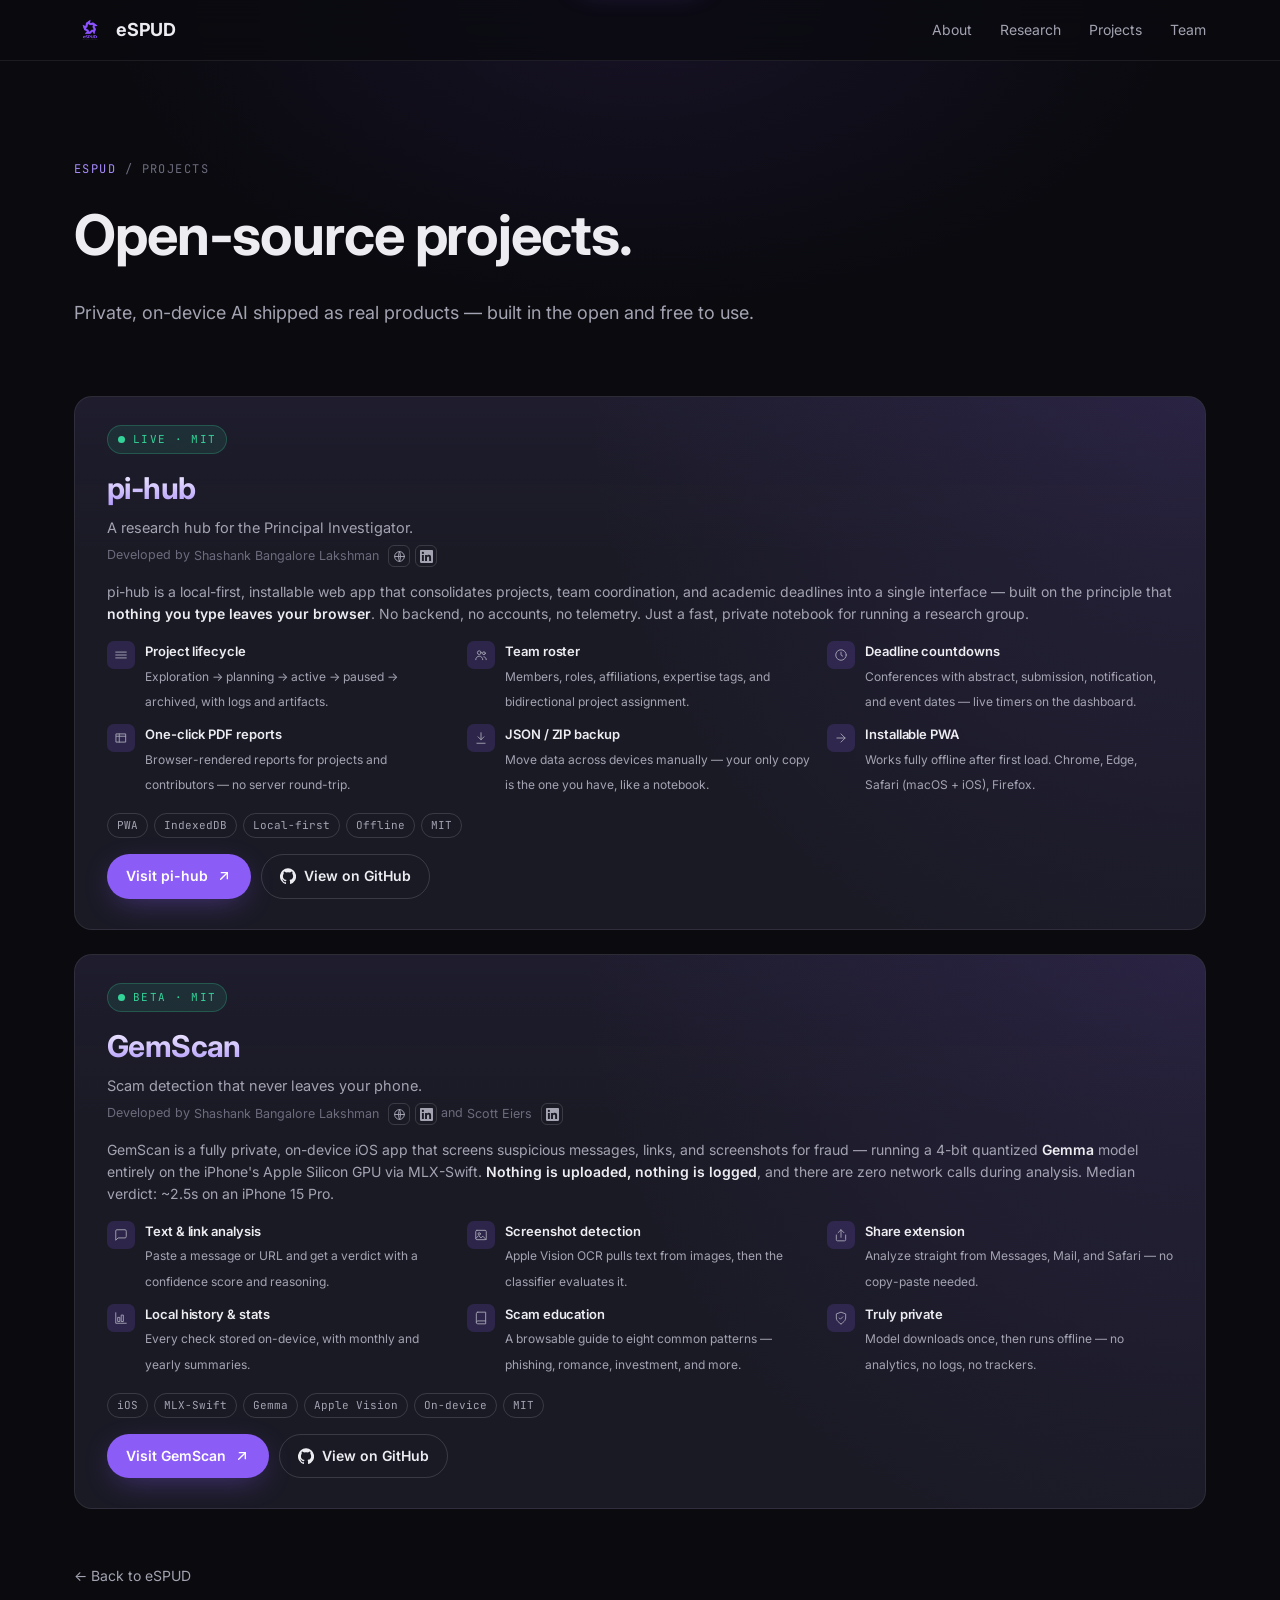
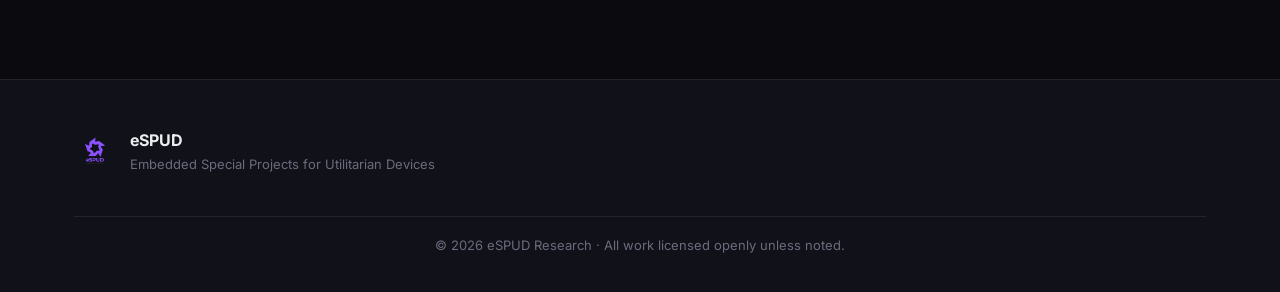
==== projects.html @ aa7736bb "Fix mobile menu on subpages The hamburger toggle, navLinks id, and toggle JS lived only on the landi" ====
<!DOCTYPE html>
<html lang="en">
<head>
  <meta charset="UTF-8" />
  <meta name="viewport" content="width=device-width, initial-scale=1.0" />
  <title>Projects — eSPUD</title>
  <meta name="description" content="Open-source projects from eSPUD — private, on-device AI for everyday utilitarian devices." />

  <link rel="icon" type="image/png" href="assets/logo.png" />
  <link rel="preconnect" href="https://fonts.googleapis.com" />
  <link rel="preconnect" href="https://fonts.gstatic.com" crossorigin />
  <link href="https://fonts.googleapis.com/css2?family=Inter:wght@300;400;500;600;700;800&family=JetBrains+Mono:wght@400;500;600&display=swap" rel="stylesheet" />
  <link rel="stylesheet" href="css/style.css" />

  <style>
    .projects-hero {
      padding: 160px 0 20px;
      background:
        radial-gradient(ellipse at top, rgba(139,92,246,0.10), transparent 60%),
        var(--bg);
    }
    .projects-hero .crumbs {
      font-family: var(--font-mono);
      font-size: 12px;
      letter-spacing: 0.12em;
      text-transform: uppercase;
      color: var(--text-mute);
      margin-bottom: 12px;
    }
    .projects-hero .crumbs a { color: var(--accent-2); }
    .projects-hero h1 {
      font-size: clamp(36px, 5vw, 56px);
      margin: 0 0 14px;
      letter-spacing: -0.02em;
    }
    .projects-hero .lede {
      color: var(--text-dim);
      max-width: 700px;
      font-size: 18px;
    }
    .projects-page { padding: 30px 0 90px; background: var(--bg); }
    /* Offset deep-link jumps so the card clears the fixed nav */
    .featured-card { scroll-margin-top: 96px; }
    .featured-card:target { border-color: var(--accent); box-shadow: 0 0 0 1px var(--accent-dim); }
    .back-link {
      display: inline-flex;
      align-items: center;
      gap: 6px;
      font-size: 14px;
      color: var(--text-dim);
      margin-top: 56px;
    }
    .back-link:hover { color: var(--accent-2); }
  </style>
</head>
<body>

  <header class="nav is-scrolled" id="nav">
    <div class="nav-inner">
      <a class="nav-brand" href="https://espud.org">
        <img src="assets/logo.png" alt="eSPUD" class="nav-logo" />
        <span class="nav-wordmark">eSPUD</span>
      </a>
      <nav class="nav-links" id="navLinks">
        <a href="https://espud.org#about">About</a>
        <a href="research.html">Research</a>
        <a href="projects.html" aria-current="page">Projects</a>
        <a href="team.html">Team</a>
      </nav>

      <button class="nav-toggle" id="navToggle" aria-label="Open menu" aria-expanded="false">
        <span></span><span></span><span></span>
      </button>
    </div>
  </header>

  <section class="projects-hero">
    <div class="container">
      <div class="crumbs"><a href="https://espud.org">eSPUD</a> / Projects</div>
      <h1>Open-source projects.</h1>
      <p class="lede">Private, on-device AI shipped as real products — built in the open and free to use.</p>
    </div>
  </section>

  <section class="projects-page">
    <div class="container">
      <article class="featured-card" id="pi-hub">
        <div class="featured-main">
          <div class="featured-head">
            <div class="featured-status">
              <span class="status-dot"></span> Live · MIT
            </div>
            <h3 class="featured-name">pi-hub</h3>
            <p class="featured-tagline">A research hub for the Principal Investigator.</p>
            <p class="featured-by">
              Developed by
              <span class="dev">Shashank Bangalore Lakshman
                <span class="icon-links">
                  <a class="icon-link" href="https://shashankbl.github.io" target="_blank" rel="noopener" aria-label="Shashank's website" title="Website">
                    <svg width="13" height="13" viewBox="0 0 24 24" fill="none" stroke="currentColor" stroke-width="1.8" stroke-linecap="round" stroke-linejoin="round"><circle cx="12" cy="12" r="9"/><path d="M3 12h18"/><path d="M12 3c2.5 2.7 2.5 15.3 0 18"/><path d="M12 3c-2.5 2.7-2.5 15.3 0 18"/></svg>
                  </a>
                  <a class="icon-link" href="https://www.linkedin.com/in/shashankbl/" target="_blank" rel="noopener" aria-label="Shashank on LinkedIn" title="LinkedIn">
                    <svg width="13" height="13" viewBox="0 0 24 24" fill="currentColor" aria-hidden="true"><path d="M20.45 20.45h-3.56v-5.57c0-1.33-.03-3.04-1.85-3.04-1.85 0-2.14 1.45-2.14 2.94v5.67H9.35V9h3.41v1.56h.05c.48-.9 1.64-1.85 3.37-1.85 3.6 0 4.27 2.37 4.27 5.45v6.29zM5.34 7.43a2.07 2.07 0 1 1 0-4.14 2.07 2.07 0 0 1 0 4.14zM7.12 20.45H3.56V9h3.56v11.45zM22.22 0H1.77C.8 0 0 .78 0 1.74v20.52C0 23.22.8 24 1.77 24h20.45c.98 0 1.78-.78 1.78-1.74V1.74C24 .78 23.2 0 22.22 0z"/></svg>
                  </a>
                </span>
              </span>
            </p>
          </div>

          <p class="featured-desc">
            pi-hub is a local-first, installable web app that consolidates projects,
            team coordination, and academic deadlines into a single interface — built
            on the principle that <strong>nothing you type leaves your browser</strong>.
            No backend, no accounts, no telemetry. Just a fast, private notebook for
            running a research group.
          </p>

          <ul class="featured-features">
            <li>
              <span class="feat-icon">
                <svg viewBox="0 0 24 24" fill="none" stroke="currentColor" stroke-width="1.6" stroke-linecap="round" stroke-linejoin="round"><path d="M3 7h18M3 12h18M3 17h18"/></svg>
              </span>
              <div>
                <strong>Project lifecycle</strong>
                <span>Exploration → planning → active → paused → archived, with logs and artifacts.</span>
              </div>
            </li>
            <li>
              <span class="feat-icon">
                <svg viewBox="0 0 24 24" fill="none" stroke="currentColor" stroke-width="1.6" stroke-linecap="round" stroke-linejoin="round"><circle cx="9" cy="8" r="3.2"/><path d="M3 20c0-3.3 2.7-6 6-6s6 2.7 6 6"/><circle cx="17" cy="9" r="2.4"/><path d="M21 20c0-2.6-1.8-4.7-4-5"/></svg>
              </span>
              <div>
                <strong>Team roster</strong>
                <span>Members, roles, affiliations, expertise tags, and bidirectional project assignment.</span>
              </div>
            </li>
            <li>
              <span class="feat-icon">
                <svg viewBox="0 0 24 24" fill="none" stroke="currentColor" stroke-width="1.6" stroke-linecap="round" stroke-linejoin="round"><circle cx="12" cy="12" r="9"/><path d="M12 7v5l3 2"/></svg>
              </span>
              <div>
                <strong>Deadline countdowns</strong>
                <span>Conferences with abstract, submission, notification, and event dates — live timers on the dashboard.</span>
              </div>
            </li>
            <li>
              <span class="feat-icon">
                <svg viewBox="0 0 24 24" fill="none" stroke="currentColor" stroke-width="1.6" stroke-linecap="round" stroke-linejoin="round"><path d="M4 5h16v14H4z"/><path d="M4 9h16"/><path d="M9 5v14"/></svg>
              </span>
              <div>
                <strong>One-click PDF reports</strong>
                <span>Browser-rendered reports for projects and contributors — no server round-trip.</span>
              </div>
            </li>
            <li>
              <span class="feat-icon">
                <svg viewBox="0 0 24 24" fill="none" stroke="currentColor" stroke-width="1.6" stroke-linecap="round" stroke-linejoin="round"><path d="M12 3v12"/><path d="M7 10l5 5 5-5"/><path d="M5 21h14"/></svg>
              </span>
              <div>
                <strong>JSON / ZIP backup</strong>
                <span>Move data across devices manually — your only copy is the one you have, like a notebook.</span>
              </div>
            </li>
            <li>
              <span class="feat-icon">
                <svg viewBox="0 0 24 24" fill="none" stroke="currentColor" stroke-width="1.6" stroke-linecap="round" stroke-linejoin="round"><path d="M5 12h14"/><path d="M12 5l7 7-7 7"/></svg>
              </span>
              <div>
                <strong>Installable PWA</strong>
                <span>Works fully offline after first load. Chrome, Edge, Safari (macOS + iOS), Firefox.</span>
              </div>
            </li>
          </ul>

          <div class="featured-stack">
            <span>PWA</span>
            <span>IndexedDB</span>
            <span>Local-first</span>
            <span>Offline</span>
            <span>MIT</span>
          </div>

          <div class="featured-cta">
            <a class="btn btn-primary" href="https://pi-hub-eight.vercel.app/" target="_blank" rel="noopener">
              Visit pi-hub
              <svg viewBox="0 0 24 24" fill="none" stroke="currentColor" stroke-width="2" stroke-linecap="round" stroke-linejoin="round" width="16" height="16"><path d="M7 17L17 7"/><path d="M8 7h9v9"/></svg>
            </a>
            <a class="btn btn-ghost" href="https://github.com/eSPUD/PI-hub" target="_blank" rel="noopener">
              <svg viewBox="0 0 24 24" fill="currentColor" width="16" height="16"><path d="M12 .5a12 12 0 0 0-3.79 23.4c.6.11.82-.26.82-.58v-2.02c-3.34.73-4.04-1.61-4.04-1.61-.55-1.4-1.34-1.77-1.34-1.77-1.1-.75.08-.73.08-.73 1.21.09 1.85 1.25 1.85 1.25 1.08 1.84 2.83 1.31 3.52 1 .11-.78.42-1.31.77-1.61-2.67-.31-5.47-1.34-5.47-5.94 0-1.31.47-2.38 1.24-3.22-.13-.31-.54-1.54.11-3.21 0 0 1.01-.32 3.3 1.23a11.5 11.5 0 0 1 6 0c2.29-1.55 3.3-1.23 3.3-1.23.66 1.67.25 2.9.12 3.21.77.84 1.24 1.91 1.24 3.22 0 4.61-2.8 5.62-5.48 5.93.43.37.81 1.1.81 2.22v3.29c0 .32.22.7.83.58A12 12 0 0 0 12 .5z"/></svg>
              View on GitHub
            </a>
          </div>
        </div>

      </article>

      <article class="featured-card" id="gemscan">
        <div class="featured-main">
          <div class="featured-head">
            <div class="featured-status">
              <span class="status-dot"></span> Beta · MIT
            </div>
            <h3 class="featured-name">GemScan</h3>
            <p class="featured-tagline">Scam detection that never leaves your phone.</p>
            <p class="featured-by">
              Developed by
              <span class="dev">Shashank Bangalore Lakshman
                <span class="icon-links">
                  <a class="icon-link" href="https://shashankbl.github.io" target="_blank" rel="noopener" aria-label="Shashank's website" title="Website">
                    <svg width="13" height="13" viewBox="0 0 24 24" fill="none" stroke="currentColor" stroke-width="1.8" stroke-linecap="round" stroke-linejoin="round"><circle cx="12" cy="12" r="9"/><path d="M3 12h18"/><path d="M12 3c2.5 2.7 2.5 15.3 0 18"/><path d="M12 3c-2.5 2.7-2.5 15.3 0 18"/></svg>
                  </a>
                  <a class="icon-link" href="https://www.linkedin.com/in/shashankbl/" target="_blank" rel="noopener" aria-label="Shashank on LinkedIn" title="LinkedIn">
                    <svg width="13" height="13" viewBox="0 0 24 24" fill="currentColor" aria-hidden="true"><path d="M20.45 20.45h-3.56v-5.57c0-1.33-.03-3.04-1.85-3.04-1.85 0-2.14 1.45-2.14 2.94v5.67H9.35V9h3.41v1.56h.05c.48-.9 1.64-1.85 3.37-1.85 3.6 0 4.27 2.37 4.27 5.45v6.29zM5.34 7.43a2.07 2.07 0 1 1 0-4.14 2.07 2.07 0 0 1 0 4.14zM7.12 20.45H3.56V9h3.56v11.45zM22.22 0H1.77C.8 0 0 .78 0 1.74v20.52C0 23.22.8 24 1.77 24h20.45c.98 0 1.78-.78 1.78-1.74V1.74C24 .78 23.2 0 22.22 0z"/></svg>
                  </a>
                </span>
              </span>
              and
              <span class="dev">Scott Eiers
                <span class="icon-links">
                  <a class="icon-link" href="https://www.linkedin.com/in/scott-eiers-a3403a244/" target="_blank" rel="noopener" aria-label="Scott on LinkedIn" title="LinkedIn">
                    <svg width="13" height="13" viewBox="0 0 24 24" fill="currentColor" aria-hidden="true"><path d="M20.45 20.45h-3.56v-5.57c0-1.33-.03-3.04-1.85-3.04-1.85 0-2.14 1.45-2.14 2.94v5.67H9.35V9h3.41v1.56h.05c.48-.9 1.64-1.85 3.37-1.85 3.6 0 4.27 2.37 4.27 5.45v6.29zM5.34 7.43a2.07 2.07 0 1 1 0-4.14 2.07 2.07 0 0 1 0 4.14zM7.12 20.45H3.56V9h3.56v11.45zM22.22 0H1.77C.8 0 0 .78 0 1.74v20.52C0 23.22.8 24 1.77 24h20.45c.98 0 1.78-.78 1.78-1.74V1.74C24 .78 23.2 0 22.22 0z"/></svg>
                  </a>
                </span>
              </span>
            </p>
          </div>

          <p class="featured-desc">
            GemScan is a fully private, on-device iOS app that screens suspicious
            messages, links, and screenshots for fraud — running a 4-bit quantized
            <strong>Gemma</strong> model entirely on the iPhone's Apple Silicon GPU via
            MLX-Swift. <strong>Nothing is uploaded, nothing is logged</strong>, and there
            are zero network calls during analysis. Median verdict: ~2.5s on an iPhone 15 Pro.
          </p>

          <ul class="featured-features">
            <li>
              <span class="feat-icon">
                <svg viewBox="0 0 24 24" fill="none" stroke="currentColor" stroke-width="1.6" stroke-linecap="round" stroke-linejoin="round"><path d="M21 15a2 2 0 0 1-2 2H7l-4 4V5a2 2 0 0 1 2-2h14a2 2 0 0 1 2 2z"/></svg>
              </span>
              <div>
                <strong>Text &amp; link analysis</strong>
                <span>Paste a message or URL and get a verdict with a confidence score and reasoning.</span>
              </div>
            </li>
            <li>
              <span class="feat-icon">
                <svg viewBox="0 0 24 24" fill="none" stroke="currentColor" stroke-width="1.6" stroke-linecap="round" stroke-linejoin="round"><rect x="3" y="4" width="18" height="16" rx="2"/><circle cx="9" cy="10" r="2"/><path d="M3 18l5-5 4 4 3-3 6 6"/></svg>
              </span>
              <div>
                <strong>Screenshot detection</strong>
                <span>Apple Vision OCR pulls text from images, then the classifier evaluates it.</span>
              </div>
            </li>
            <li>
              <span class="feat-icon">
                <svg viewBox="0 0 24 24" fill="none" stroke="currentColor" stroke-width="1.6" stroke-linecap="round" stroke-linejoin="round"><path d="M4 12v8a2 2 0 0 0 2 2h12a2 2 0 0 0 2-2v-8"/><path d="M12 3v13"/><path d="M7 8l5-5 5 5"/></svg>
              </span>
              <div>
                <strong>Share extension</strong>
                <span>Analyze straight from Messages, Mail, and Safari — no copy-paste needed.</span>
              </div>
            </li>
            <li>
              <span class="feat-icon">
                <svg viewBox="0 0 24 24" fill="none" stroke="currentColor" stroke-width="1.6" stroke-linecap="round" stroke-linejoin="round"><path d="M3 3v18h18"/><rect x="7" y="11" width="3" height="7"/><rect x="13" y="7" width="3" height="11"/></svg>
              </span>
              <div>
                <strong>Local history &amp; stats</strong>
                <span>Every check stored on-device, with monthly and yearly summaries.</span>
              </div>
            </li>
            <li>
              <span class="feat-icon">
                <svg viewBox="0 0 24 24" fill="none" stroke="currentColor" stroke-width="1.6" stroke-linecap="round" stroke-linejoin="round"><path d="M4 19.5A2.5 2.5 0 0 1 6.5 17H20"/><path d="M6.5 2H20v20H6.5A2.5 2.5 0 0 1 4 19.5v-15A2.5 2.5 0 0 1 6.5 2z"/></svg>
              </span>
              <div>
                <strong>Scam education</strong>
                <span>A browsable guide to eight common patterns — phishing, romance, investment, and more.</span>
              </div>
            </li>
            <li>
              <span class="feat-icon">
                <svg viewBox="0 0 24 24" fill="none" stroke="currentColor" stroke-width="1.6" stroke-linecap="round" stroke-linejoin="round"><path d="M12 22s8-4 8-10V5l-8-3-8 3v7c0 6 8 10 8 10z"/><path d="M9 12l2 2 4-4"/></svg>
              </span>
              <div>
                <strong>Truly private</strong>
                <span>Model downloads once, then runs offline — no analytics, no logs, no trackers.</span>
              </div>
            </li>
          </ul>

          <div class="featured-stack">
            <span>iOS</span>
            <span>MLX-Swift</span>
            <span>Gemma</span>
            <span>Apple Vision</span>
            <span>On-device</span>
            <span>MIT</span>
          </div>

          <div class="featured-cta">
            <a class="btn btn-primary" href="https://gemscan.github.io/GemScan/" target="_blank" rel="noopener">
              Visit GemScan
              <svg viewBox="0 0 24 24" fill="none" stroke="currentColor" stroke-width="2" stroke-linecap="round" stroke-linejoin="round" width="16" height="16"><path d="M7 17L17 7"/><path d="M8 7h9v9"/></svg>
            </a>
            <a class="btn btn-ghost" href="https://github.com/GemScan/GemScan" target="_blank" rel="noopener">
              <svg viewBox="0 0 24 24" fill="currentColor" width="16" height="16"><path d="M12 .5a12 12 0 0 0-3.79 23.4c.6.11.82-.26.82-.58v-2.02c-3.34.73-4.04-1.61-4.04-1.61-.55-1.4-1.34-1.77-1.34-1.77-1.1-.75.08-.73.08-.73 1.21.09 1.85 1.25 1.85 1.25 1.08 1.84 2.83 1.31 3.52 1 .11-.78.42-1.31.77-1.61-2.67-.31-5.47-1.34-5.47-5.94 0-1.31.47-2.38 1.24-3.22-.13-.31-.54-1.54.11-3.21 0 0 1.01-.32 3.3 1.23a11.5 11.5 0 0 1 6 0c2.29-1.55 3.3-1.23 3.3-1.23.66 1.67.25 2.9.12 3.21.77.84 1.24 1.91 1.24 3.22 0 4.61-2.8 5.62-5.48 5.93.43.37.81 1.1.81 2.22v3.29c0 .32.22.7.83.58A12 12 0 0 0 12 .5z"/></svg>
              View on GitHub
            </a>
          </div>
        </div>

      </article>

      <a class="back-link" href="https://espud.org">← Back to eSPUD</a>
    </div>
  </section>

  <footer class="footer">
    <div class="container footer-inner">
      <a class="footer-brand" href="https://espud.org">
        <img src="assets/logo.png" alt="" class="footer-logo" />
        <div>
          <div class="footer-name">eSPUD</div>
          <div class="footer-sub">Embedded Special Projects for Utilitarian Devices</div>
        </div>
      </a>
      <div class="footer-copy">© <span id="year"></span> eSPUD Research · All work licensed openly unless noted.</div>
    </div>
  </footer>

  <script>
    document.getElementById('year').textContent = new Date().getFullYear();
  </script>
  <script src="js/keyboard.js"></script>
</body>
</html>
---- css/style.css ----
/* =========================================================
   eSPUD — Dark, minimalist research site
   ========================================================= */

:root {
  --bg:        #0a0a0f;
  --bg-2:      #11111a;
  --bg-3:      #16161f;
  --surface:   #1a1a25;
  --surface-2: #1f1f2c;
  --border:    rgba(255,255,255,0.08);
  --border-2:  rgba(255,255,255,0.14);

  --text:      #ececf1;
  --text-dim:  #a3a3b2;
  --text-mute: #6b6b7d;

  --accent:        #8B5CF6;
  --accent-2:      #a78bfa;
  --accent-dim:    rgba(139,92,246,0.18);
  --accent-glow:   rgba(139,92,246,0.45);

  --status-shipped:  #34d399;
  --status-active:   #fbbf24;
  --status-research: #60a5fa;

  --radius:    12px;
  --radius-lg: 18px;

  --font-sans: 'Inter', system-ui, -apple-system, Segoe UI, Roboto, Helvetica, Arial, sans-serif;
  --font-mono: 'JetBrains Mono', ui-monospace, SFMono-Regular, Menlo, Consolas, monospace;

  --container: 1180px;
}

* { box-sizing: border-box; }

html, body {
  margin: 0; padding: 0;
  background: var(--bg);
  color: var(--text);
  font-family: var(--font-sans);
  font-size: 16px;
  line-height: 1.6;
  -webkit-font-smoothing: antialiased;
  -moz-osx-font-smoothing: grayscale;
  scroll-behavior: smooth;
}

img { max-width: 100%; display: block; }
a { color: inherit; text-decoration: none; }
button { font-family: inherit; cursor: pointer; }

/* =========================================================
   KEYBOARD ACCESSIBILITY
   ========================================================= */
/* Clear, consistent focus ring for keyboard users only. */
:focus-visible {
  outline: 2px solid var(--accent-2);
  outline-offset: 3px;
  border-radius: 4px;
}
*:focus:not(:focus-visible) { outline: none; }
/* The skip target shouldn't show a ring when focused programmatically. */
[tabindex="-1"]:focus { outline: none; }

/* Skip-to-content link: off-screen until focused. */
.skip-link {
  position: fixed;
  top: 10px;
  left: 50%;
  transform: translate(-50%, -160%);
  z-index: 2000;
  background: var(--accent);
  color: #fff;
  font-size: 14px;
  font-weight: 600;
  padding: 10px 18px;
  border-radius: 999px;
  box-shadow: 0 10px 30px -10px var(--accent-glow);
  transition: transform .2s ease;
}
.skip-link:focus-visible {
  transform: translate(-50%, 0);
  outline: 2px solid #fff;
  outline-offset: 2px;
}

/* Keyboard-shortcuts help dialog */
.kbd-backdrop {
  position: fixed;
  inset: 0;
  z-index: 1900;
  display: grid;
  place-items: center;
  padding: 24px;
  background: rgba(5, 5, 10, 0.66);
  backdrop-filter: blur(6px);
  -webkit-backdrop-filter: blur(6px);
}
.kbd-backdrop[hidden] { display: none; }
body.kbd-modal-open { overflow: hidden; }
.kbd-modal {
  width: 100%;
  max-width: 440px;
  background: var(--surface);
  border: 1px solid var(--border-2);
  border-radius: var(--radius-lg);
  box-shadow: 0 40px 80px -30px rgba(0, 0, 0, 0.8);
  padding: 22px 24px 20px;
  animation: kbdPop .18s ease-out;
}
@keyframes kbdPop {
  from { opacity: 0; transform: translateY(8px) scale(.98); }
  to   { opacity: 1; transform: none; }
}
.kbd-modal-head {
  display: flex;
  align-items: center;
  justify-content: space-between;
  margin-bottom: 14px;
}
.kbd-modal-head h2 {
  margin: 0;
  font-size: 17px;
  letter-spacing: -0.01em;
}
.kbd-close {
  background: transparent;
  border: 0;
  color: var(--text-dim);
  font-size: 24px;
  line-height: 1;
  padding: 2px 6px;
  border-radius: 6px;
}
.kbd-close:hover { color: var(--text); }
.kbd-list { display: flex; flex-direction: column; gap: 2px; }
.kbd-row {
  display: flex;
  align-items: center;
  gap: 14px;
  padding: 7px 4px;
  border-bottom: 1px solid var(--border);
}
.kbd-row:last-child { border-bottom: 0; }
.kbd-keys {
  flex: 0 0 116px;
  display: flex;
  align-items: center;
  gap: 4px;
}
.kbd-desc { font-size: 13.5px; color: var(--text-dim); }
.kbd-plus { color: var(--text-mute); font-size: 11px; }
kbd {
  font-family: var(--font-mono);
  font-size: 12px;
  color: var(--text);
  background: var(--bg-3);
  border: 1px solid var(--border-2);
  border-bottom-width: 2px;
  border-radius: 6px;
  padding: 2px 7px;
  min-width: 22px;
  text-align: center;
  display: inline-block;
}
.kbd-hint {
  margin: 14px 0 0;
  font-size: 12px;
  color: var(--text-mute);
}

.container {
  max-width: var(--container);
  margin: 0 auto;
  padding: 0 24px;
}

.section {
  padding: 120px 0;
  position: relative;
}

.section-eyebrow {
  display: inline-block;
  font-family: var(--font-mono);
  font-size: 12px;
  letter-spacing: 0.18em;
  text-transform: uppercase;
  color: var(--accent-2);
  padding: 6px 10px;
  border: 1px solid var(--accent-dim);
  border-radius: 999px;
  background: rgba(139,92,246,0.06);
  margin-bottom: 18px;
}

.section-title {
  font-size: clamp(26px, 3.4vw, 38px);
  font-weight: 700;
  line-height: 1.15;
  letter-spacing: -0.02em;
  margin: 0 0 40px;
  max-width: 720px;
}

/* =========================================================
   NAV
   ========================================================= */
.nav {
  position: fixed;
  top: 0; left: 0; right: 0;
  z-index: 50;
  padding: 14px 0;
  transition: background .25s ease, border-color .25s ease, backdrop-filter .25s ease;
  border-bottom: 1px solid transparent;
}
.nav.is-scrolled {
  background: rgba(10,10,15,0.75);
  backdrop-filter: blur(14px);
  -webkit-backdrop-filter: blur(14px);
  border-bottom-color: var(--border);
}
.nav-inner {
  max-width: var(--container);
  margin: 0 auto;
  padding: 0 24px;
  display: flex;
  align-items: center;
  justify-content: space-between;
}
.nav-brand { display: flex; align-items: center; gap: 10px; }
.nav-logo  { width: 32px; height: 32px; }
.nav-wordmark {
  font-weight: 700;
  letter-spacing: -0.01em;
  font-size: 18px;
}

.nav-links {
  display: flex;
  align-items: center;
  gap: 28px;
}
.nav-links a {
  font-size: 14px;
  color: var(--text-dim);
  transition: color .15s ease;
}
.nav-links a:hover { color: var(--text); }
.nav-cta {
  border: 1px solid var(--border-2);
  padding: 8px 14px;
  border-radius: 999px;
  color: var(--text) !important;
}
.nav-cta:hover { border-color: var(--accent); color: var(--accent-2) !important; }

.nav-toggle {
  display: none;
  background: transparent;
  border: 0;
  width: 36px; height: 36px;
  padding: 0;
  flex-direction: column;
  justify-content: center;
  align-items: center;
  gap: 5px;
}
.nav-toggle span {
  display: block;
  width: 22px; height: 2px;
  background: var(--text);
  transition: transform .2s ease, opacity .2s ease;
}
.nav-toggle.is-open span:nth-child(1) { transform: translateY(7px) rotate(45deg); }
.nav-toggle.is-open span:nth-child(2) { opacity: 0; }
.nav-toggle.is-open span:nth-child(3) { transform: translateY(-7px) rotate(-45deg); }

/* =========================================================
   HERO
   ========================================================= */
.hero {
  position: relative;
  min-height: 100svh;
  display: flex;
  align-items: center;
  justify-content: center;
  overflow: hidden;
  isolation: isolate;
  background: var(--bg);
  padding: 84px 0 56px;
}

/* Consolidated single-screen landing */
.hero-areas {
  display: flex;
  flex-wrap: wrap;
  justify-content: center;
  gap: 8px;
  max-width: 600px;
  margin: 0 auto 20px;
}
.hero-areas span {
  font-family: var(--font-mono);
  font-size: 11.5px;
  letter-spacing: 0.04em;
  color: var(--text-dim);
  border: 1px solid var(--border-2);
  background: rgba(255,255,255,0.03);
  padding: 5px 12px;
  border-radius: 999px;
}
.hero-meta {
  justify-content: center;
  width: max-content;
  max-width: 92vw;
  margin: 0 auto 4px;
}
.hero-foot {
  position: absolute;
  bottom: 16px;
  left: 0;
  right: 0;
  z-index: 2;
  text-align: center;
  font-size: 11.5px;
  color: var(--text-mute);
}
.vanta-bg {
  position: absolute;
  inset: 0;
  z-index: 0;
}
.hero-overlay {
  position: absolute;
  inset: 0;
  z-index: 1;
  background:
    radial-gradient(ellipse at 50% 70%, rgba(10,10,15,0) 0%, rgba(10,10,15,0.55) 60%, rgba(10,10,15,0.92) 100%),
    linear-gradient(180deg, rgba(10,10,15,0.5) 0%, rgba(10,10,15,0) 30%);
  pointer-events: none;
}

.hero-content {
  position: relative;
  z-index: 2;
  text-align: center;
  padding: 0 24px;
  max-width: 820px;
}
.hero-os-card {
  display: inline-flex;
  flex-direction: column;
  gap: 10px;
  margin: 20px auto 0;
  padding: 14px 18px 16px;
  min-width: 260px;
  max-width: min(560px, 92vw);
  border-radius: 16px;
  background: rgba(20, 18, 32, 0.55);
  border: 1px solid var(--border-2);
  color: var(--text);
  text-align: left;
  backdrop-filter: blur(10px);
  -webkit-backdrop-filter: blur(10px);
}
.hero-os-head {
  display: flex;
  align-items: center;
  gap: 8px;
}
.hero-os-eyebrow {
  font-family: var(--font-mono);
  font-size: 11px;
  text-transform: uppercase;
  letter-spacing: 0.16em;
  color: var(--text-dim);
}
.hero-os-pills {
  display: flex;
  flex-wrap: wrap;
  gap: 8px;
}

/* Glass pill — one per project */
.os-pill {
  display: inline-flex;
  align-items: center;
  gap: 8px;
  padding: 7px 12px 7px 11px;
  border-radius: 999px;
  background: rgba(255, 255, 255, 0.04);
  border: 1px solid rgba(255, 255, 255, 0.12);
  color: var(--text);
  font-size: 13.5px;
  backdrop-filter: blur(14px) saturate(140%);
  -webkit-backdrop-filter: blur(14px) saturate(140%);
  box-shadow:
    inset 0 1px 0 rgba(255, 255, 255, 0.08),
    inset 0 -1px 0 rgba(0, 0, 0, 0.25);
  transition: transform .18s ease, border-color .2s ease, background .2s ease, box-shadow .25s ease, color .2s ease;
  position: relative;
  isolation: isolate;
}
.os-pill::before {
  content: "";
  position: absolute;
  inset: 0;
  border-radius: inherit;
  background: linear-gradient(135deg, rgba(139,92,246,0.18), rgba(139,92,246,0) 60%);
  opacity: 0;
  transition: opacity .25s ease;
  z-index: -1;
  pointer-events: none;
}
.os-pill:hover {
  border-color: rgba(139,92,246,0.55);
  background: rgba(139,92,246,0.10);
  transform: translateY(-1px);
  box-shadow:
    inset 0 1px 0 rgba(255, 255, 255, 0.10),
    inset 0 -1px 0 rgba(0, 0, 0, 0.30),
    0 10px 28px -14px var(--accent-glow);
}
.os-pill:hover::before { opacity: 1; }
.os-pill-dot {
  width: 7px; height: 7px;
  border-radius: 999px;
  background: var(--status-shipped);
  box-shadow: 0 0 0 0 rgba(52,211,153,0.6);
  animation: livePulse 2s ease-out infinite;
  flex: 0 0 auto;
}
.os-pill-name {
  font-weight: 600;
  letter-spacing: -0.005em;
  color: var(--text);
}
.os-pill-by {
  color: var(--text-mute);
  font-size: 12px;
  padding-left: 8px;
  margin-left: 1px;
  border-left: 1px solid rgba(255, 255, 255, 0.14);
  white-space: nowrap;
}
.os-pill:hover .os-pill-by { color: var(--text-dim); }
.os-pill svg {
  color: var(--text-dim);
  transition: transform .15s ease, color .15s ease;
}
.os-pill:hover svg { transform: translateX(2px); color: var(--accent-2); }

.hero-logo {
  width: clamp(110px, 16vh, 190px);
  max-width: 60vw;
  margin: 0 auto 14px;
  filter: drop-shadow(0 0 40px rgba(139,92,246,0.35));
}
.hero-title {
  /* hidden visually — the logo carries the wordmark — but kept for SEO/a11y */
  position: absolute;
  width: 1px; height: 1px;
  margin: -1px; padding: 0;
  overflow: hidden; clip: rect(0,0,0,0);
  white-space: nowrap; border: 0;
}
.hero-tagline {
  font-size: clamp(14px, 1.5vw, 18px);
  color: var(--text-dim);
  margin: 4px auto 18px;
  max-width: 640px;
  line-height: 1.5;
}
.hero-actions { display: flex; justify-content: center; gap: 14px; flex-wrap: wrap; }

.btn {
  display: inline-flex;
  align-items: center;
  justify-content: center;
  gap: 8px;
  padding: 14px 26px;
  border-radius: 999px;
  font-weight: 600;
  font-size: 15px;
  border: 1px solid transparent;
  transition: transform .15s ease, background .2s ease, box-shadow .25s ease, border-color .2s ease;
  cursor: pointer;
}
.btn-primary {
  background: var(--accent);
  color: #fff;
  box-shadow: 0 8px 30px -8px var(--accent-glow);
}
.btn-primary:hover {
  background: var(--accent-2);
  transform: translateY(-1px);
  box-shadow: 0 12px 36px -8px var(--accent-glow);
}

.hero-scroll {
  position: absolute;
  bottom: 28px;
  left: 50%;
  transform: translateX(-50%);
  width: 24px; height: 38px;
  border: 1.5px solid var(--text-mute);
  border-radius: 14px;
  z-index: 2;
}
.hero-scroll span {
  position: absolute;
  top: 8px; left: 50%;
  transform: translateX(-50%);
  width: 3px; height: 6px;
  background: var(--text);
  border-radius: 3px;
  animation: scrollDot 1.6s ease-in-out infinite;
}
@keyframes scrollDot {
  0%   { transform: translate(-50%, 0);  opacity: 1; }
  60%  { transform: translate(-50%, 12px); opacity: 0; }
  100% { transform: translate(-50%, 0);  opacity: 0; }
}

/* =========================================================
   ABOUT
   ========================================================= */
.about {
  background:
    radial-gradient(ellipse at top, rgba(139,92,246,0.07), transparent 60%),
    var(--bg);
  min-height: 100vh;
  padding: 96px 0 72px;
  display: flex;
  align-items: center;
}
.about .container { width: 100%; }
.about .section-title { margin-bottom: 36px; }

.about-grid {
  display: grid;
  grid-template-columns: 1fr 1fr;
  gap: 48px;
  align-items: center;
}
.about-text p {
  color: var(--text-dim);
  font-size: clamp(14.5px, 1.45vw, 16px);
  margin: 0 0 14px;
  line-height: 1.55;
}
.about-text strong { color: var(--text); font-weight: 600; }

.about-meta {
  margin-top: 20px;
  display: grid;
  grid-template-columns: repeat(2, max-content);
  gap: 8px 28px;
}
.meta-item {
  display: flex;
  flex-direction: row;
  align-items: baseline;
  gap: 8px;
}
a.meta-item { transition: color .2s ease; }
a.meta-item:hover .meta-label { color: var(--accent-2); }
a.meta-item .meta-label { transition: color .2s ease; }
.meta-num {
  font-family: var(--font-mono);
  font-size: 17px;
  font-weight: 600;
  color: var(--accent-2);
  letter-spacing: -0.02em;
}
.meta-label {
  font-size: 11.5px;
  text-transform: uppercase;
  letter-spacing: 0.1em;
  color: var(--text-mute);
}

.about-cards {
  display: grid;
  grid-template-columns: 1fr 1fr;
  gap: 14px;
}
.area-card {
  background: var(--surface);
  border: 1px solid var(--border);
  border-radius: var(--radius);
  padding: 20px;
  transition: transform .2s ease, border-color .2s ease, background .2s ease;
  position: relative;
  overflow: hidden;
}
.area-card::before {
  content: "";
  position: absolute;
  inset: 0;
  background: radial-gradient(circle at top right, var(--accent-dim), transparent 60%);
  opacity: 0;
  transition: opacity .25s ease;
  pointer-events: none;
}
.area-card:hover {
  transform: translateY(-3px);
  border-color: var(--border-2);
  background: var(--surface-2);
}
.area-card:hover::before { opacity: 1; }
.area-icon {
  width: 36px; height: 36px;
  border-radius: 10px;
  background: var(--accent-dim);
  color: var(--accent-2);
  display: grid;
  place-items: center;
  margin-bottom: 10px;
}
.area-icon svg { width: 20px; height: 20px; }
.area-card h3 {
  margin: 0 0 4px;
  font-size: 15px;
  font-weight: 600;
  letter-spacing: -0.01em;
}
.area-card p {
  margin: 0;
  font-size: 13.5px;
  color: var(--text-dim);
  line-height: 1.5;
}

/* =========================================================
   FEATURED PROJECT (pi-hub)
   ========================================================= */
.featured {
  background:
    radial-gradient(ellipse at 80% 0%, rgba(139,92,246,0.08), transparent 55%),
    var(--bg);
  min-height: 100vh;
  padding: 96px 0 72px;
}
.featured .container { width: 100%; }
.featured .section-title { margin-bottom: 28px; }
.featured-card + .featured-card { margin-top: 24px; }
.featured-card {
  background:
    linear-gradient(180deg, rgba(139,92,246,0.04), transparent 30%),
    var(--surface);
  border: 1px solid var(--border);
  border-radius: var(--radius-lg);
  overflow: hidden;
  position: relative;
}
.featured-card::before {
  content: "";
  position: absolute;
  inset: 0;
  pointer-events: none;
  background: radial-gradient(circle at 100% 0%, var(--accent-dim), transparent 50%);
  opacity: 0.6;
}
.featured-main {
  padding: 28px 32px 30px;
  position: relative;
}
.featured-status {
  display: inline-flex;
  align-items: center;
  gap: 8px;
  font-family: var(--font-mono);
  font-size: 11px;
  text-transform: uppercase;
  letter-spacing: 0.12em;
  color: var(--status-shipped);
  background: rgba(52,211,153,0.10);
  border: 1px solid rgba(52,211,153,0.25);
  padding: 5px 10px;
  border-radius: 999px;
}
.status-dot {
  width: 7px; height: 7px;
  border-radius: 999px;
  background: var(--status-shipped);
  box-shadow: 0 0 0 0 rgba(52,211,153,0.6);
  animation: livePulse 2s ease-out infinite;
}
@keyframes livePulse {
  0%   { box-shadow: 0 0 0 0 rgba(52,211,153,0.55); }
  70%  { box-shadow: 0 0 0 8px rgba(52,211,153,0); }
  100% { box-shadow: 0 0 0 0 rgba(52,211,153,0); }
}

.featured-name {
  font-size: clamp(24px, 3vw, 30px);
  font-weight: 700;
  letter-spacing: -0.02em;
  margin: 10px 0 4px;
  background: linear-gradient(180deg, #fff, var(--accent-2));
  -webkit-background-clip: text;
          background-clip: text;
  color: transparent;
}
.featured-tagline {
  color: var(--text-dim);
  font-size: 14.5px;
  margin: 0 0 6px;
}
.featured-by {
  font-size: 12.5px;
  color: var(--text-mute);
  margin: 0 0 14px;
}
.featured-by .dev { white-space: nowrap; }

/* Inline social icon links (website / LinkedIn) */
.icon-links {
  display: inline-flex;
  align-items: center;
  gap: 5px;
  margin-left: 5px;
  vertical-align: middle;
}
.icon-link {
  display: inline-flex;
  align-items: center;
  justify-content: center;
  width: 22px; height: 22px;
  border-radius: 6px;
  color: var(--text-dim);
  border: 1px solid var(--border-2);
  transition: color .2s ease, border-color .2s ease, transform .15s ease, background .2s ease;
}
.icon-link:hover {
  color: var(--accent-2);
  border-color: var(--accent);
  background: var(--accent-dim);
  transform: translateY(-1px);
}
.icon-link svg { width: 13px; height: 13px; flex: none; min-width: 0; min-height: 0; display: block; }
.featured-desc {
  color: var(--text-dim);
  font-size: 14px;
  line-height: 1.55;
  margin: 0 0 16px;
}
.featured-desc strong { color: var(--text); font-weight: 600; }

.featured-features {
  list-style: none;
  margin: 0 0 16px;
  padding: 0;
  display: grid;
  grid-template-columns: repeat(3, 1fr);
  gap: 10px 14px;
}
.featured-features li {
  display: flex;
  gap: 10px;
  align-items: flex-start;
}
.feat-icon {
  flex: 0 0 28px;
  width: 28px; height: 28px;
  border-radius: 7px;
  background: var(--accent-dim);
  color: var(--accent-2);
  display: grid;
  place-items: center;
}
.feat-icon svg { width: 14px; height: 14px; }
.featured-features li > div { min-width: 0; }
.featured-features li strong {
  display: block;
  font-size: 13px;
  font-weight: 600;
  letter-spacing: -0.005em;
  margin-bottom: 1px;
}
.featured-features li span {
  font-size: 12px;
  color: var(--text-dim);
  line-height: 1.45;
}

.featured-stack {
  display: flex;
  gap: 6px;
  flex-wrap: wrap;
  margin-bottom: 16px;
}
.featured-stack span {
  font-family: var(--font-mono);
  font-size: 11px;
  color: var(--text-dim);
  border: 1px solid var(--border-2);
  padding: 3px 9px;
  border-radius: 999px;
}

.featured-cta {
  display: flex;
  gap: 10px;
  flex-wrap: wrap;
}
.featured-cta .btn { padding: 10px 18px; font-size: 14px; }
.btn-ghost {
  background: transparent;
  color: var(--text);
  border: 1px solid var(--border-2);
}
.btn-ghost:hover {
  border-color: var(--accent);
  color: var(--accent-2);
  transform: translateY(-1px);
}

/* aside / device mock */
.featured-aside {
  padding: 40px;
  background:
    radial-gradient(ellipse at center, rgba(139,92,246,0.10), transparent 70%),
    linear-gradient(180deg, var(--surface-2), var(--bg-3));
  border-left: 1px solid var(--border);
  display: grid;
  place-items: center;
  position: relative;
}
.device-frame {
  width: 100%;
  max-width: 360px;
  background: var(--bg-2);
  border: 1px solid var(--border-2);
  border-radius: 12px;
  box-shadow:
    0 30px 60px -20px rgba(0,0,0,0.6),
    0 0 0 1px rgba(139,92,246,0.18);
  overflow: hidden;
  transform: rotate(-1.2deg);
  transition: transform .4s ease;
}
.featured-card:hover .device-frame { transform: rotate(0deg) translateY(-3px); }

.device-bar {
  display: flex;
  align-items: center;
  gap: 6px;
  padding: 10px 12px;
  background: var(--bg-3);
  border-bottom: 1px solid var(--border);
}
.device-bar span {
  width: 10px; height: 10px; border-radius: 50%;
  background: #3a3a4a;
}
.device-bar span:nth-child(1) { background: #ff5f57; }
.device-bar span:nth-child(2) { background: #febc2e; }
.device-bar span:nth-child(3) { background: #28c840; }
.device-bar em {
  font-style: normal;
  font-family: var(--font-mono);
  font-size: 11px;
  color: var(--text-mute);
  margin-left: 8px;
  white-space: nowrap;
  overflow: hidden;
  text-overflow: ellipsis;
}

.device-body { padding: 14px; display: flex; flex-direction: column; gap: 10px; }

.mock-row {
  display: flex;
  justify-content: space-between;
  align-items: center;
}
.mock-pill {
  width: 76px; height: 10px;
  background: linear-gradient(90deg, var(--accent), var(--accent-2));
  border-radius: 999px;
}
.mock-count {
  font-family: var(--font-mono);
  font-size: 11px;
  color: var(--text-mute);
}
.mock-deadline {
  background: var(--surface);
  border: 1px solid var(--border);
  border-radius: 8px;
  padding: 10px 12px;
  display: flex;
  justify-content: space-between;
  align-items: center;
  font-size: 12px;
}
.mock-deadline-name { color: var(--text); }
.mock-deadline-time {
  font-family: var(--font-mono);
  color: var(--accent-2);
}
.mock-bars { display: flex; flex-direction: column; gap: 6px; margin-top: 4px; }
.mock-bar {
  display: grid;
  grid-template-columns: 1fr auto;
  gap: 10px;
  align-items: center;
}
.mock-bar > span {
  height: 6px;
  width: 100%;
  background: var(--bg-3);
  border-radius: 999px;
  overflow: hidden;
  position: relative;
  display: block;
}
.mock-bar > span::before {
  content: "";
  position: absolute;
  top: 0; left: 0; bottom: 0;
  width: var(--fill, 50%);
  background: linear-gradient(90deg, var(--accent), var(--accent-2));
  border-radius: 999px;
}
.mock-bar em {
  font-style: normal;
  font-family: var(--font-mono);
  font-size: 11px;
  color: var(--text-mute);
}

@media (max-width: 960px) {
  .featured-card { grid-template-columns: 1fr; }
  .featured-aside {
    border-left: 0;
    border-top: 1px solid var(--border);
    padding: 32px;
  }
  .device-frame { max-width: 420px; }
}
@media (max-width: 1000px) {
  .featured-features { grid-template-columns: 1fr 1fr; }
}
@media (max-width: 900px) {
  .featured {
    min-height: 0;
    padding: 80px 0;
    display: block;
  }
}
@media (max-width: 560px) {
  .featured-main { padding: 22px; }
  .featured-features { grid-template-columns: 1fr; }
}

/* =========================================================
   REVEAL ON SCROLL
   ========================================================= */
.reveal {
  opacity: 0;
  transform: translateY(18px);
  transition: opacity .7s ease, transform .7s ease;
}
.reveal.is-visible {
  opacity: 1;
  transform: none;
}

/* =========================================================
   PROJECTS (currently commented in HTML)
   ========================================================= */
.filter-tabs {
  display: flex;
  gap: 8px;
  flex-wrap: wrap;
  margin-bottom: 28px;
}
.filter-tab {
  background: transparent;
  border: 1px solid var(--border);
  color: var(--text-dim);
  padding: 8px 16px;
  border-radius: 999px;
  font-size: 13px;
  transition: all .15s ease;
}
.filter-tab:hover { color: var(--text); border-color: var(--border-2); }
.filter-tab.is-active {
  background: var(--accent);
  color: #fff;
  border-color: var(--accent);
}
.project-grid {
  display: grid;
  grid-template-columns: repeat(auto-fill, minmax(280px, 1fr));
  gap: 18px;
}
.project-card {
  background: var(--surface);
  border: 1px solid var(--border);
  border-radius: var(--radius);
  padding: 22px;
  transition: transform .2s ease, border-color .2s ease;
  display: block;
  position: relative;
}
.project-card:hover {
  transform: translateY(-3px);
  border-color: var(--accent);
}
.project-card h3 { margin: 8px 0 6px; font-size: 17px; }
.project-card p { margin: 0 0 14px; color: var(--text-dim); font-size: 14px; }
.project-status {
  display: inline-block;
  font-family: var(--font-mono);
  font-size: 11px;
  padding: 3px 8px;
  border-radius: 999px;
  letter-spacing: 0.06em;
  text-transform: uppercase;
}
.status-shipped  { background: rgba(52,211,153,0.12); color: var(--status-shipped); }
.status-active   { background: rgba(251,191,36,0.12); color: var(--status-active); }
.status-research { background: rgba(96,165,250,0.12); color: var(--status-research); }
.project-tags { display: flex; gap: 6px; flex-wrap: wrap; }
.project-tags span {
  font-size: 11px;
  font-family: var(--font-mono);
  color: var(--text-mute);
  border: 1px solid var(--border);
  padding: 2px 8px;
  border-radius: 999px;
}

/* =========================================================
   SHOWCASE
   ========================================================= */
.showcase-tabs { display: flex; gap: 6px; margin-bottom: 24px; flex-wrap: wrap; }
.showcase-tab {
  background: transparent;
  border: 1px solid var(--border);
  color: var(--text-dim);
  padding: 10px 18px;
  border-radius: 10px;
  font-size: 14px;
}
.showcase-tab.is-active {
  background: var(--accent-dim);
  color: var(--accent-2);
  border-color: var(--accent);
}
.showcase-panels {
  background: var(--surface);
  border: 1px solid var(--border);
  border-radius: var(--radius-lg);
  padding: 28px;
  min-height: 360px;
}
.showcase-panel { display: none; }
.showcase-panel.is-active { display: block; }

.code-wrap { position: relative; }
.code-wrap pre {
  background: var(--bg-2);
  border: 1px solid var(--border);
  border-radius: var(--radius);
  padding: 18px 20px;
  margin: 0;
  overflow: auto;
  font-family: var(--font-mono);
  font-size: 13.5px;
  color: var(--text);
}
.code-copy {
  position: absolute;
  top: 12px; right: 12px;
  background: var(--surface-2);
  color: var(--text-dim);
  border: 1px solid var(--border);
  padding: 5px 10px;
  border-radius: 8px;
  font-size: 12px;
}
.code-copy:hover { color: var(--text); border-color: var(--accent); }

.pipeline {
  display: flex;
  align-items: center;
  justify-content: center;
  gap: 14px;
  flex-wrap: wrap;
  padding: 40px 0;
}
.pipe-node {
  background: var(--surface-2);
  border: 1px solid var(--border-2);
  border-radius: 10px;
  padding: 14px 20px;
  font-family: var(--font-mono);
  font-size: 13px;
  position: relative;
  cursor: help;
  transition: transform .2s ease, border-color .2s ease;
}
.pipe-node:hover { border-color: var(--accent); transform: translateY(-2px); }
.pipe-node::after {
  content: attr(data-tip);
  position: absolute;
  bottom: calc(100% + 8px);
  left: 50%;
  transform: translateX(-50%);
  background: var(--bg-3);
  color: var(--text);
  padding: 8px 12px;
  border-radius: 8px;
  white-space: nowrap;
  font-size: 12px;
  border: 1px solid var(--border-2);
  opacity: 0;
  pointer-events: none;
  transition: opacity .15s ease;
}
.pipe-node:hover::after { opacity: 1; }
.pipe-arrow {
  width: 28px; height: 2px;
  background: var(--accent);
  position: relative;
  overflow: hidden;
}
.pipe-arrow::after {
  content: "";
  position: absolute;
  top: 0; left: -30%;
  width: 30%; height: 100%;
  background: linear-gradient(90deg, transparent, #fff, transparent);
  animation: flow 1.8s linear infinite;
}
@keyframes flow {
  0%   { left: -30%; }
  100% { left: 100%; }
}

.report table {
  width: 100%;
  border-collapse: collapse;
  margin-top: 14px;
  font-size: 14px;
}
.report th, .report td {
  text-align: left;
  padding: 10px 12px;
  border-bottom: 1px solid var(--border);
}
.report th {
  font-family: var(--font-mono);
  font-size: 12px;
  text-transform: uppercase;
  letter-spacing: 0.08em;
  color: var(--text-mute);
}

/* =========================================================
   MEDIA
   ========================================================= */
.media-grid {
  display: grid;
  grid-template-columns: repeat(auto-fill, minmax(280px, 1fr));
  gap: 18px;
}
.media-card {
  background: var(--surface);
  border: 1px solid var(--border);
  border-radius: var(--radius);
  padding: 18px;
}
.media-thumb {
  aspect-ratio: 16/9;
  background: linear-gradient(135deg, #2a1b4d, #1b1330);
  border-radius: 8px;
  display: grid;
  place-items: center;
  margin-bottom: 14px;
}
.play-btn {
  width: 56px; height: 56px;
  border-radius: 999px;
  background: var(--accent);
  color: #fff;
  display: grid;
  place-items: center;
  font-size: 18px;
  box-shadow: 0 8px 30px -8px var(--accent-glow);
}
.podcast-card {
  display: grid;
  grid-template-columns: auto 1fr auto;
  align-items: center;
  gap: 18px;
}
.waveform {
  display: flex;
  align-items: center;
  gap: 3px;
  height: 36px;
}
.waveform span {
  width: 3px;
  background: var(--accent);
  border-radius: 2px;
  animation: wf 1.1s ease-in-out infinite;
}
.waveform span:nth-child(odd)  { animation-duration: .9s; }
.waveform span:nth-child(3n)   { animation-duration: 1.4s; }
.waveform span:nth-child(5n)   { animation-duration: .7s; }
@keyframes wf {
  0%, 100% { height: 6px; }
  50%      { height: 32px; }
}
.podcast-play {
  width: 44px; height: 44px;
  border-radius: 999px;
  background: var(--accent);
  color: #fff;
  border: 0;
  font-size: 14px;
}

/* =========================================================
   PUBLICATIONS
   ========================================================= */
.pub-list { list-style: none; padding: 0; margin: 0; }
.pub-item {
  padding: 22px 0;
  border-bottom: 1px solid var(--border);
}
.pub-item h3 { margin: 0 0 6px; font-size: 17px; }
.pub-meta { color: var(--text-mute); font-size: 13px; margin-bottom: 10px; }
.pub-links { display: flex; gap: 14px; }
.pub-links a {
  font-size: 13px;
  color: var(--accent-2);
  border-bottom: 1px solid transparent;
  transition: border-color .15s ease;
}
.pub-links a:hover { border-bottom-color: var(--accent-2); }

/* =========================================================
   TEAM
   ========================================================= */
.team-grid {
  display: grid;
  grid-template-columns: repeat(auto-fill, minmax(220px, 1fr));
  gap: 18px;
}
.member-card {
  background: var(--surface);
  border: 1px solid var(--border);
  border-radius: var(--radius);
  padding: 24px;
  text-align: center;
}
.avatar {
  width: 64px; height: 64px;
  border-radius: 999px;
  margin: 0 auto 12px;
  background: linear-gradient(135deg, var(--accent), #5b21b6);
  color: #fff;
  display: grid;
  place-items: center;
  font-weight: 700;
  font-family: var(--font-mono);
}
.member-card h3 { margin: 4px 0; font-size: 16px; }
.member-card p  { margin: 0; color: var(--text-dim); font-size: 13px; }

/* =========================================================
   FOOTER
   ========================================================= */
.footer {
  border-top: 1px solid var(--border);
  background: var(--bg-2);
  padding: 48px 0 36px;
}
.footer-inner {
  display: grid;
  grid-template-columns: 1fr auto;
  gap: 24px;
  align-items: center;
}
.footer-brand {
  display: flex;
  align-items: center;
  gap: 14px;
}
.footer-logo { width: 42px; height: 42px; }
.footer-name { font-weight: 700; }
.footer-sub  { color: var(--text-mute); font-size: 13px; }
.footer-links {
  display: flex;
  gap: 14px;
}
.footer-links a {
  width: 38px; height: 38px;
  border-radius: 999px;
  border: 1px solid var(--border);
  display: grid;
  place-items: center;
  color: var(--text-dim);
  transition: color .15s ease, border-color .15s ease;
}
.footer-links a:hover { color: var(--accent-2); border-color: var(--accent); }
.footer-copy {
  grid-column: 1 / -1;
  border-top: 1px solid var(--border);
  margin-top: 18px;
  padding-top: 18px;
  color: var(--text-mute);
  font-size: 13px;
  text-align: center;
}

/* =========================================================
   RESPONSIVE
   ========================================================= */
@media (max-width: 900px) {
  .section { padding: 90px 0; }
  .about {
    min-height: 0;
    padding: 80px 0;
    display: block;
  }
  .about-grid { grid-template-columns: 1fr; gap: 40px; }
  .about-cards { grid-template-columns: 1fr 1fr; }
}

@media (max-width: 720px) {
  .nav-toggle { display: flex; }
  .nav-links {
    position: absolute;
    top: 100%; left: 0; right: 0;
    background: rgba(10,10,15,0.96);
    backdrop-filter: blur(14px);
    -webkit-backdrop-filter: blur(14px);
    border-bottom: 1px solid var(--border);
    flex-direction: column;
    gap: 0;
    padding: 12px 0;
    transform: translateY(-8px);
    opacity: 0;
    pointer-events: none;
    transition: transform .2s ease, opacity .2s ease;
  }
  .nav-links.is-open {
    transform: none;
    opacity: 1;
    pointer-events: auto;
  }
  .nav-links a {
    padding: 14px 24px;
    width: 100%;
  }
  .nav-cta { margin: 8px 24px; width: calc(100% - 48px); }

  .about-cards { grid-template-columns: 1fr; }
  .footer-inner { grid-template-columns: 1fr; text-align: center; }
  .footer-brand { justify-content: center; }
  .footer-links { justify-content: center; }
}

@media (max-width: 480px) {
  .hero-logo { width: 240px; }
  .section { padding: 72px 0; }
  .section-title { margin-bottom: 36px; }
  .about-meta { gap: 8px 22px; }
}
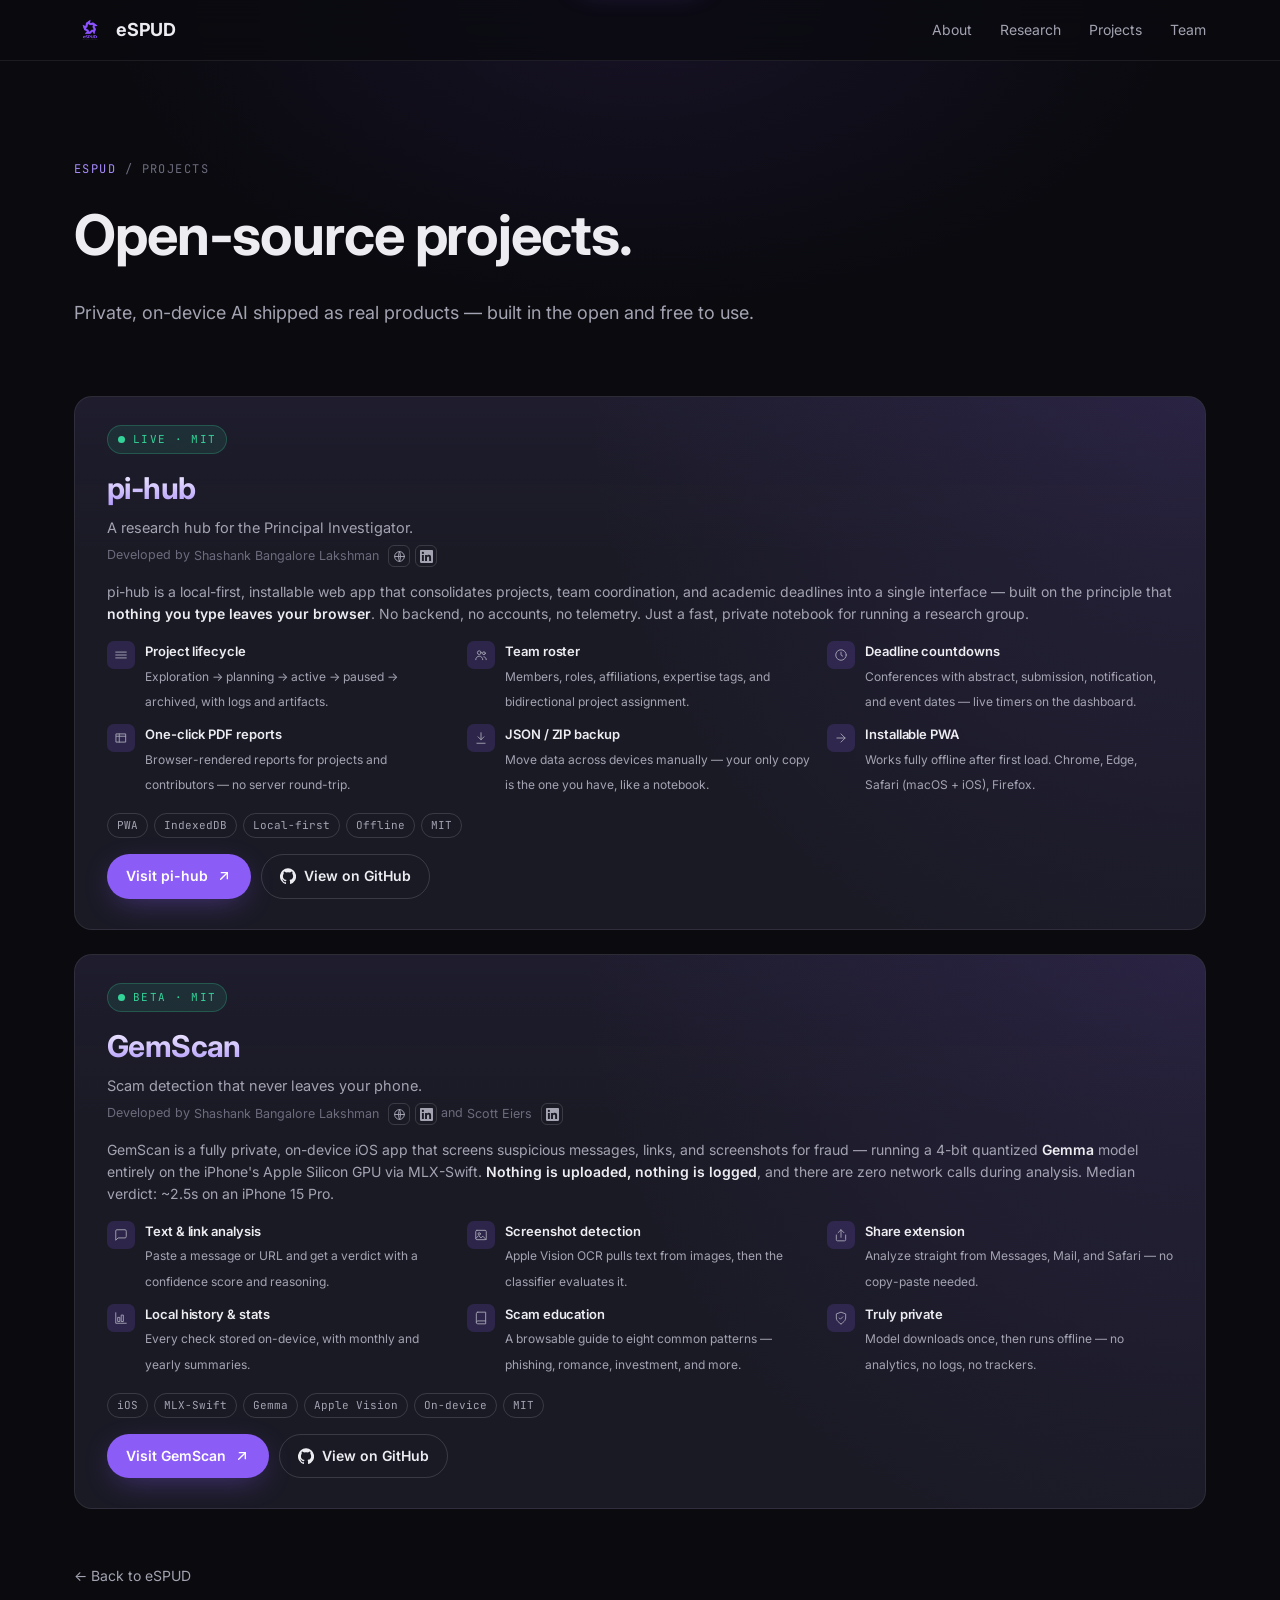
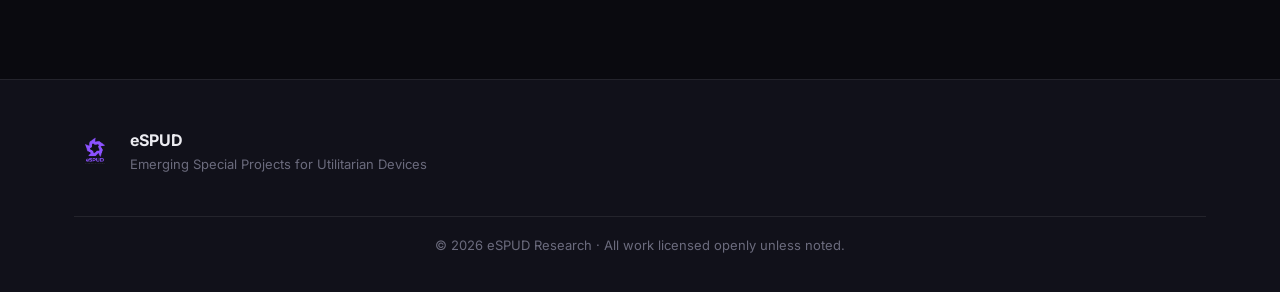
==== commit bb404671: "Rename acronym: Embedded -> Emerging Special Projects for Utilitarian Devices Site-wide copy update " ====
--- a/projects.html
+++ b/projects.html
@@ -323,7 +323,7 @@
         <img src="assets/logo.png" alt="" class="footer-logo" />
         <div>
           <div class="footer-name">eSPUD</div>
-          <div class="footer-sub">Embedded Special Projects for Utilitarian Devices</div>
+          <div class="footer-sub">Emerging Special Projects for Utilitarian Devices</div>
         </div>
       </a>
       <div class="footer-copy">© <span id="year"></span> eSPUD Research · All work licensed openly unless noted.</div>
--- a/css/style.css
+++ b/css/style.css
@@ -85,6 +85,33 @@
   outline: 2px solid #fff;
   outline-offset: 2px;
 }
+
+/* Back-to-top button */
+.to-top {
+  position: fixed;
+  bottom: 22px;
+  right: 22px;
+  z-index: 60;
+  width: 42px;
+  height: 42px;
+  display: grid;
+  place-items: center;
+  border-radius: 999px;
+  background: var(--accent);
+  color: #fff;
+  border: 0;
+  box-shadow: 0 10px 30px -10px var(--accent-glow);
+  opacity: 0;
+  transform: translateY(10px);
+  pointer-events: none;
+  transition: opacity .25s ease, transform .25s ease, background .2s ease;
+}
+.to-top.is-visible {
+  opacity: 1;
+  transform: none;
+  pointer-events: auto;
+}
+.to-top:hover { background: var(--accent-2); transform: translateY(-2px); }
 
 /* Keyboard-shortcuts help dialog */
 .kbd-backdrop {
@@ -366,6 +393,15 @@
   backdrop-filter: blur(10px);
   -webkit-backdrop-filter: blur(10px);
 }
+.hero-os-group {
+  display: flex;
+  flex-direction: column;
+  gap: 10px;
+}
+.hero-os-group + .hero-os-group {
+  padding-top: 12px;
+  border-top: 1px solid var(--border-2);
+}
 .hero-os-head {
   display: flex;
   align-items: center;
@@ -432,6 +468,12 @@
   box-shadow: 0 0 0 0 rgba(52,211,153,0.6);
   animation: livePulse 2s ease-out infinite;
   flex: 0 0 auto;
+}
+/* Research pills use the blue "research" accent with a static (non-live) dot */
+.os-pill--research .os-pill-dot {
+  background: var(--status-research);
+  box-shadow: none;
+  animation: none;
 }
 .os-pill-name {
   font-weight: 600;
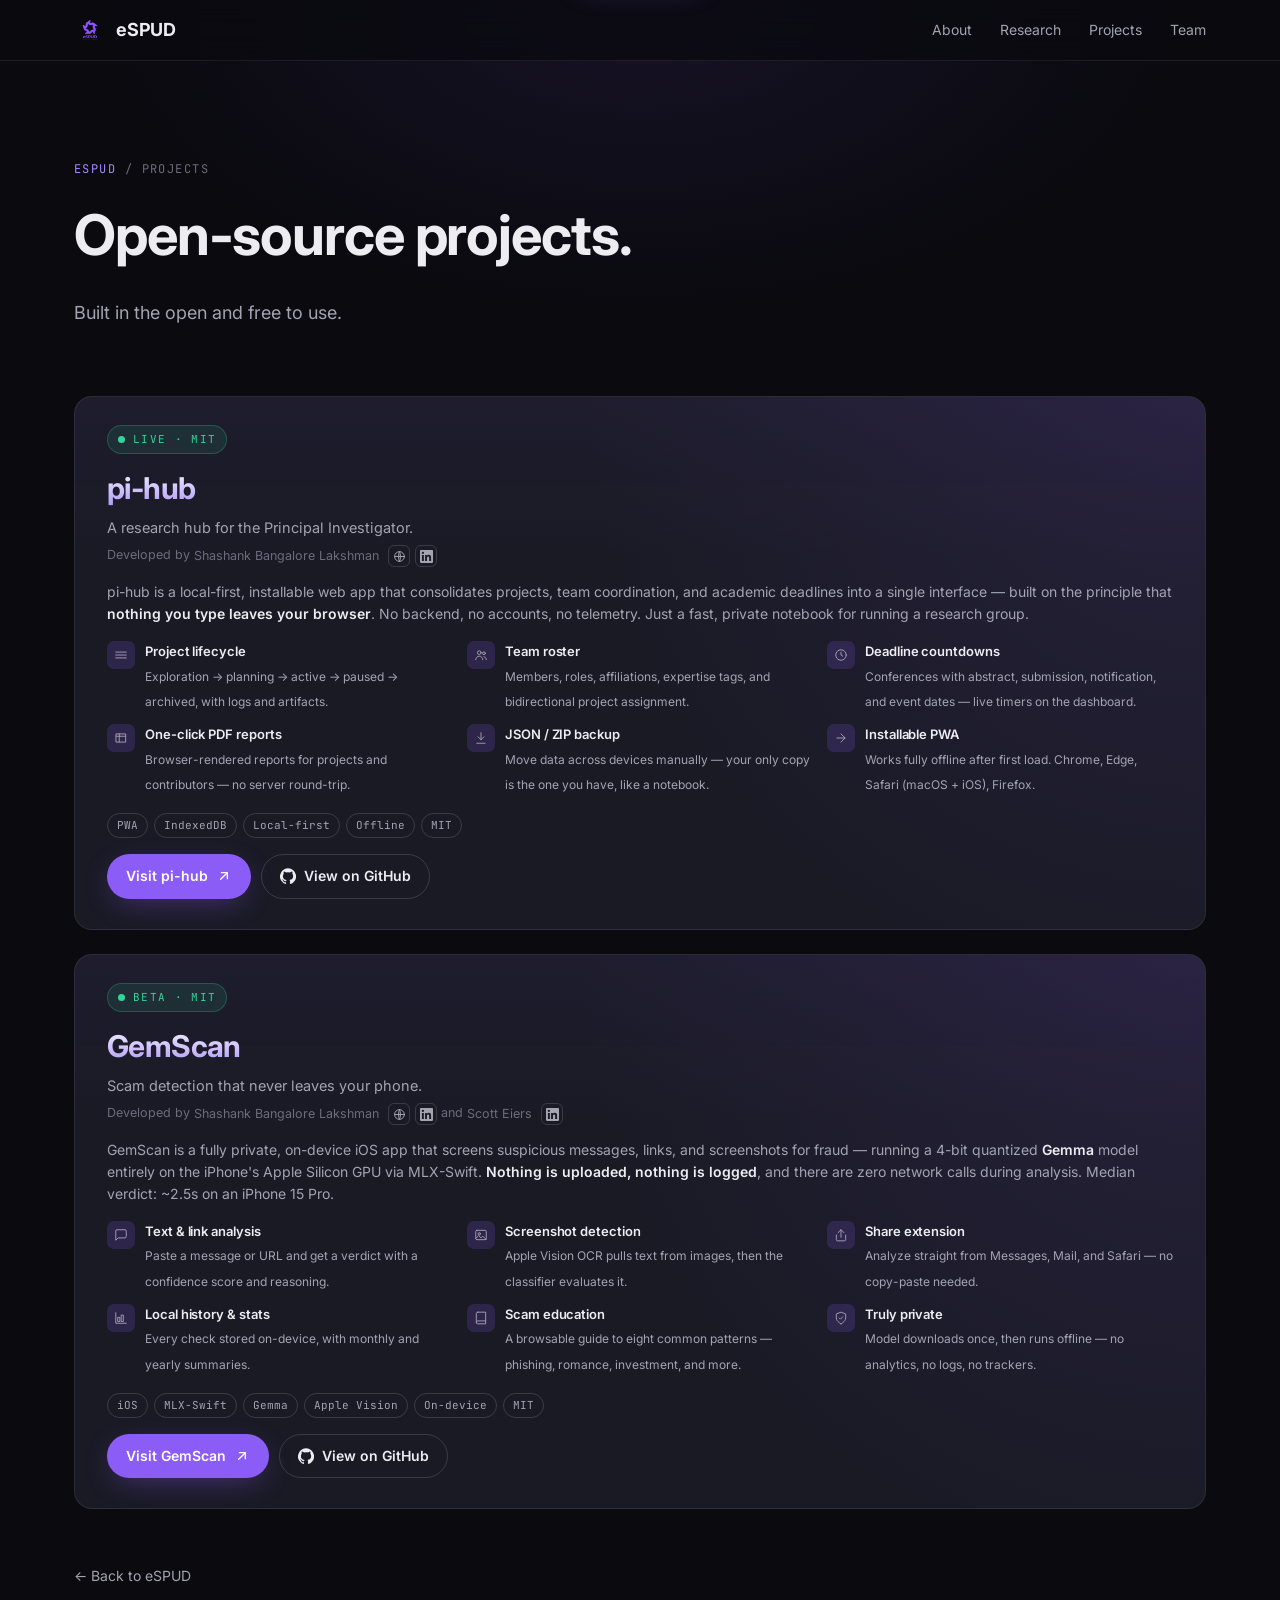
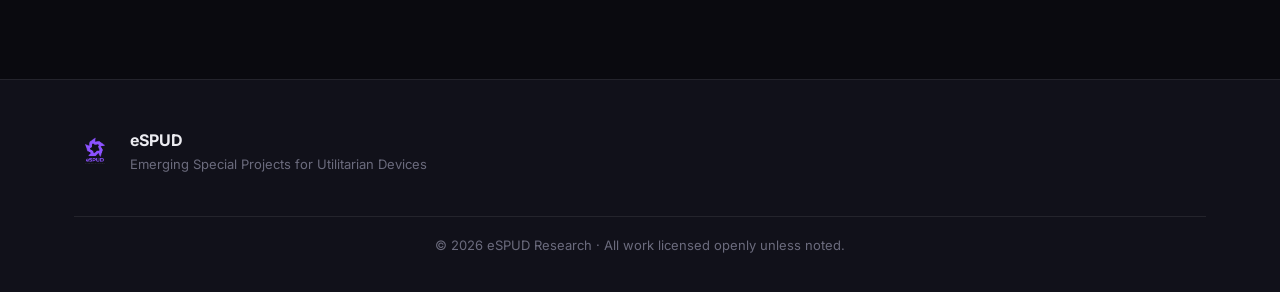
==== commit 1fad03b4: "Simplify projects page lede to 'Built in the open and free to use.' Co-Authored-By: Claude Opus 4.8 " ====
--- a/projects.html
+++ b/projects.html
@@ -78,7 +78,7 @@
     <div class="container">
       <div class="crumbs"><a href="https://espud.org">eSPUD</a> / Projects</div>
       <h1>Open-source projects.</h1>
-      <p class="lede">Private, on-device AI shipped as real products — built in the open and free to use.</p>
+      <p class="lede">Built in the open and free to use.</p>
     </div>
   </section>
 
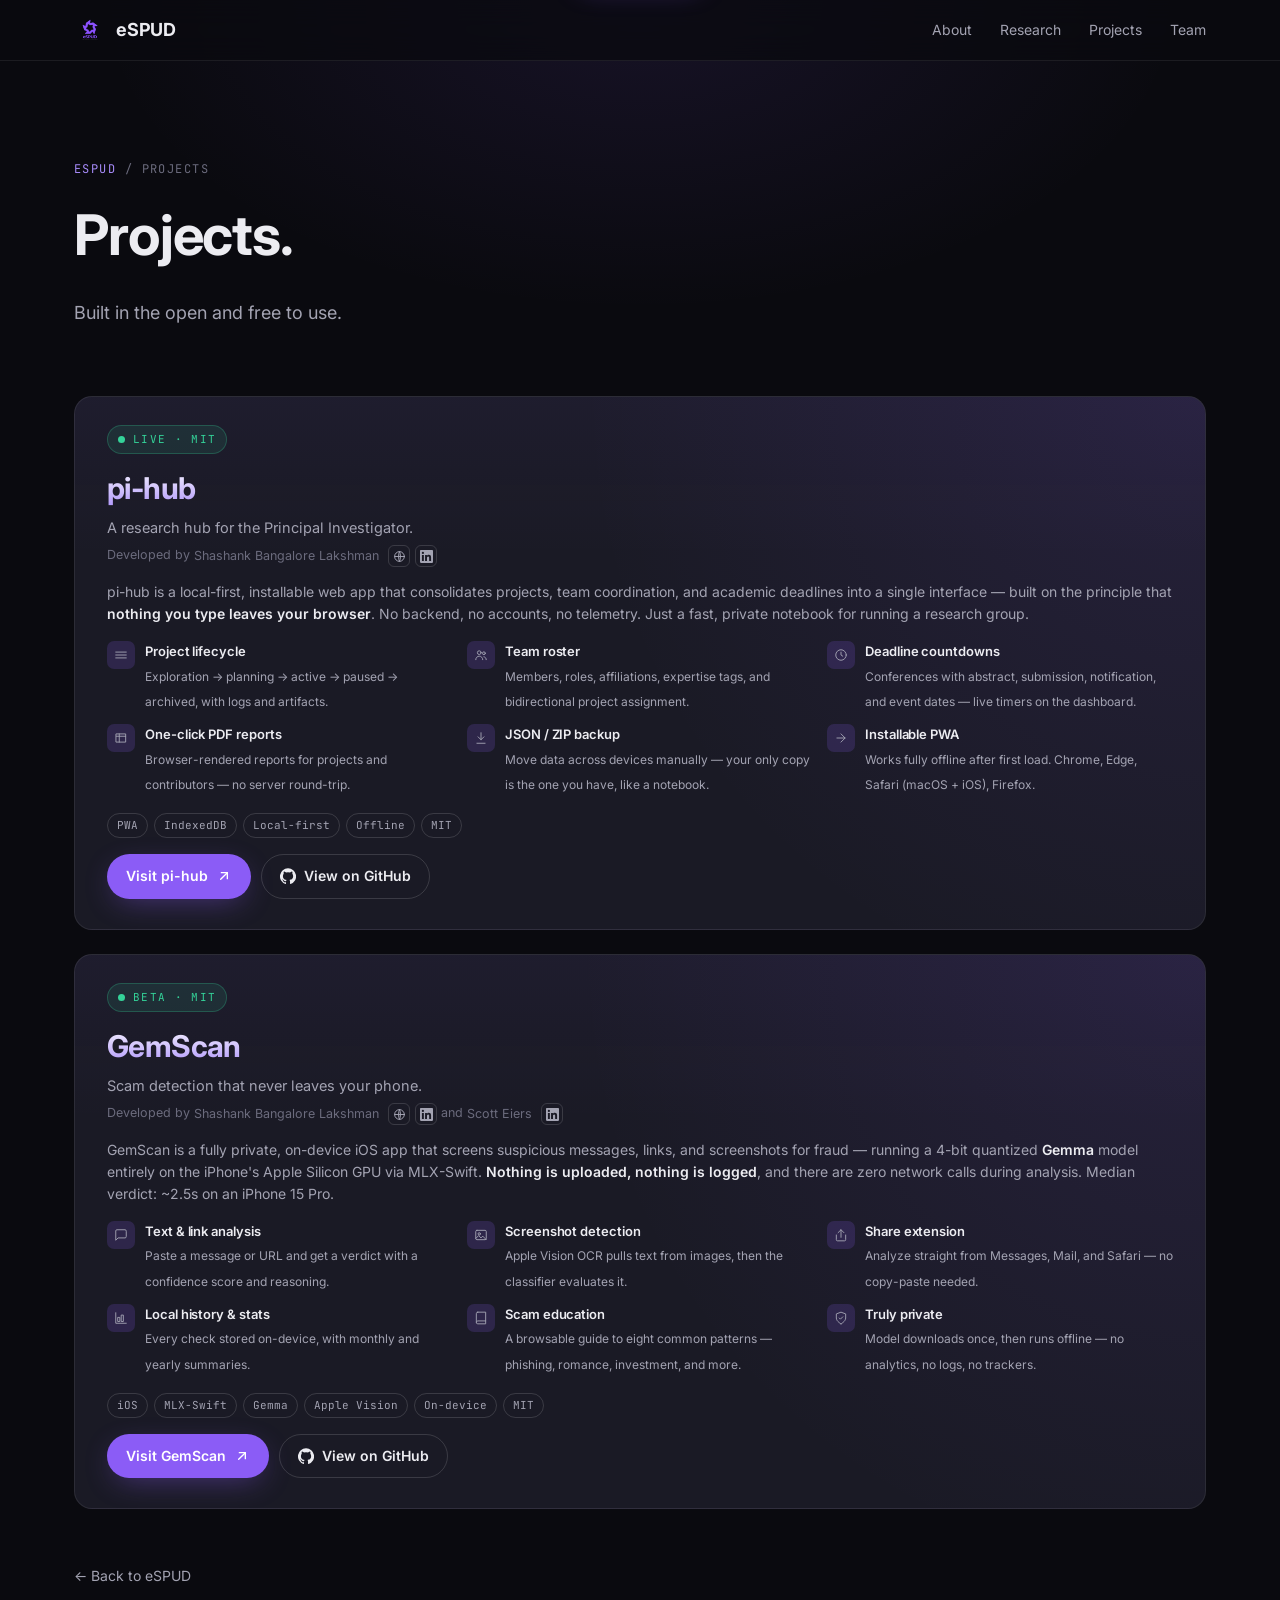
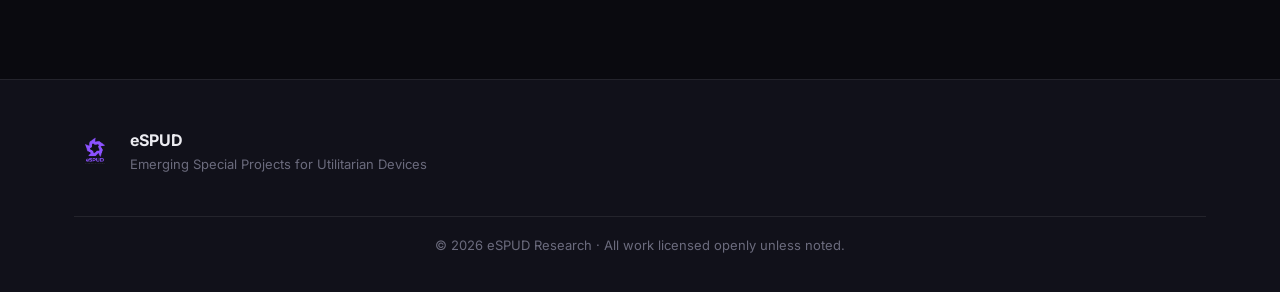
==== commit 6fa033a3: "Trim projects page heading to "Projects." Co-Authored-By: Claude Opus 4.8 <noreply@anthropic.com>" ====
--- a/projects.html
+++ b/projects.html
@@ -77,7 +77,7 @@
   <section class="projects-hero">
     <div class="container">
       <div class="crumbs"><a href="https://espud.org">eSPUD</a> / Projects</div>
-      <h1>Open-source projects.</h1>
+      <h1>Projects.</h1>
       <p class="lede">Built in the open and free to use.</p>
     </div>
   </section>
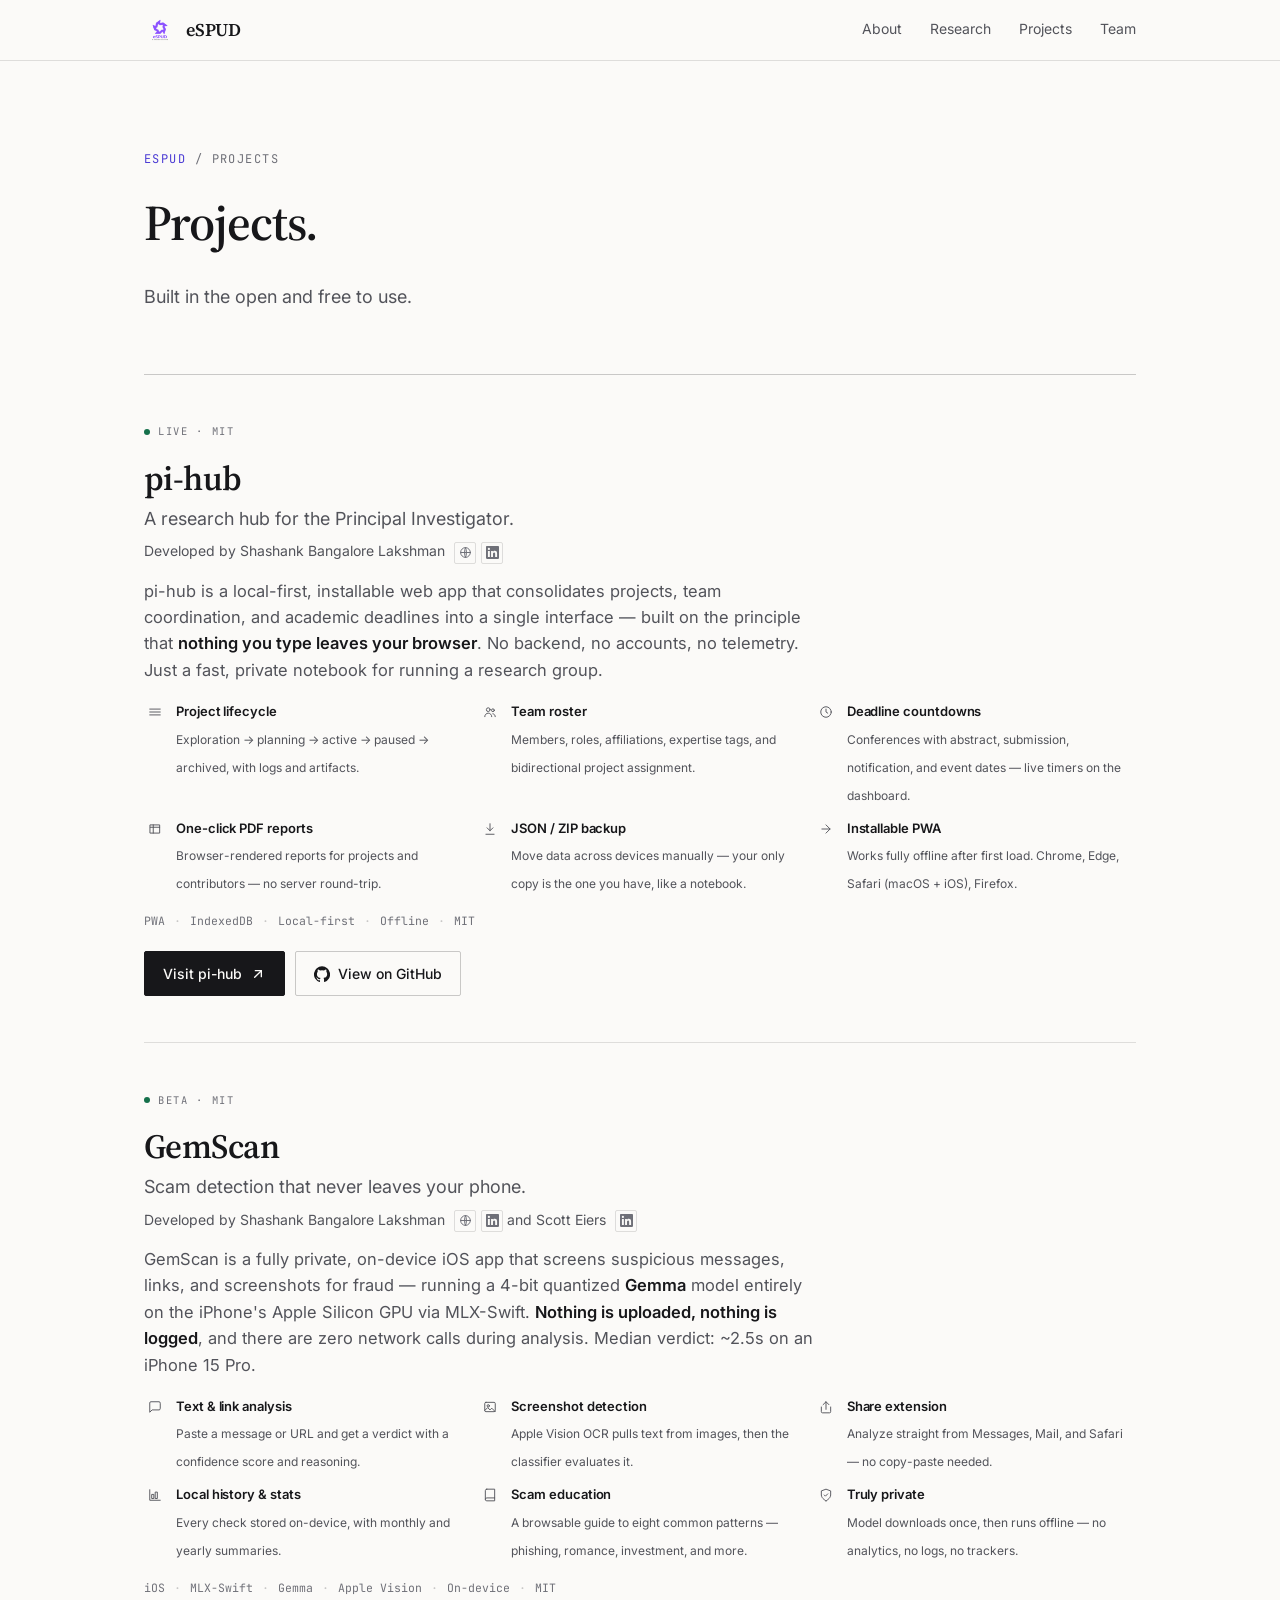
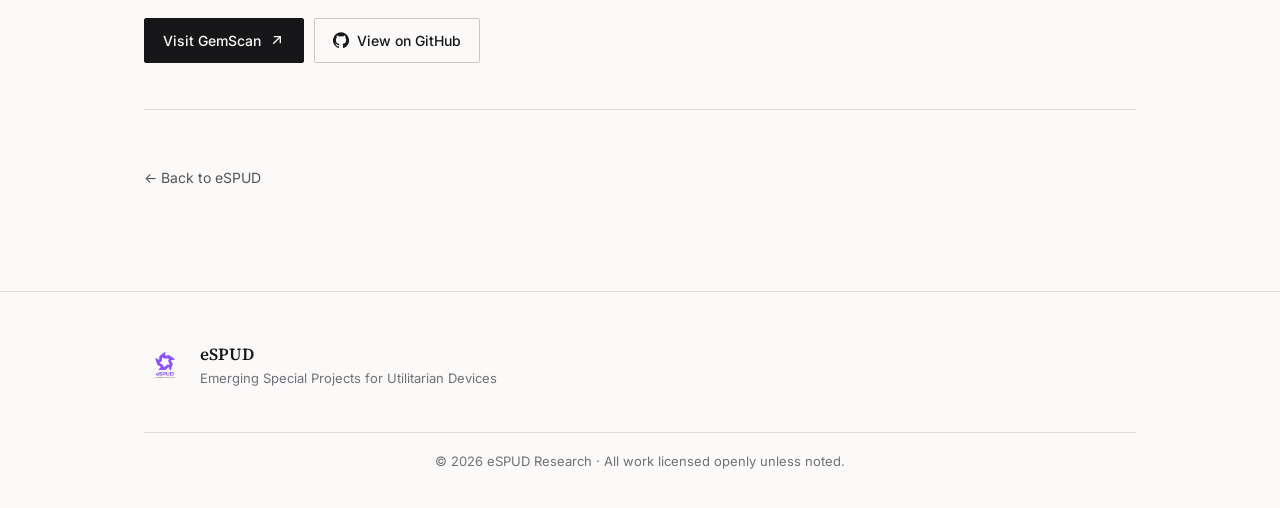
==== commit ad867f35: "Rebuild the site on a light, minimalist theme Paper surface (#FBFAF8) with ink type, hairline rules " ====
--- a/projects.html
+++ b/projects.html
@@ -9,15 +9,13 @@
   <link rel="icon" type="image/png" href="assets/logo.png" />
   <link rel="preconnect" href="https://fonts.googleapis.com" />
   <link rel="preconnect" href="https://fonts.gstatic.com" crossorigin />
-  <link href="https://fonts.googleapis.com/css2?family=Inter:wght@300;400;500;600;700;800&family=JetBrains+Mono:wght@400;500;600&display=swap" rel="stylesheet" />
+  <link href="https://fonts.googleapis.com/css2?family=Inter:wght@300;400;500;600;700;800&family=JetBrains+Mono:wght@400;500;600&family=Source+Serif+4:opsz,wght@8..60,400;8..60,600&display=swap" rel="stylesheet" />
   <link rel="stylesheet" href="css/style.css" />
 
   <style>
     .projects-hero {
-      padding: 160px 0 20px;
-      background:
-        radial-gradient(ellipse at top, rgba(139,92,246,0.10), transparent 60%),
-        var(--bg);
+      padding: 150px 0 24px;
+      background: var(--bg);
     }
     .projects-hero .crumbs {
       font-family: var(--font-mono);
@@ -27,9 +25,11 @@
       color: var(--text-mute);
       margin-bottom: 12px;
     }
-    .projects-hero .crumbs a { color: var(--accent-2); }
+    .projects-hero .crumbs a { color: var(--accent); }
     .projects-hero h1 {
-      font-size: clamp(36px, 5vw, 56px);
+      font-family: var(--font-serif);
+      font-weight: 600;
+      font-size: clamp(34px, 4.4vw, 50px);
       margin: 0 0 14px;
       letter-spacing: -0.02em;
     }
@@ -38,10 +38,10 @@
       max-width: 700px;
       font-size: 18px;
     }
-    .projects-page { padding: 30px 0 90px; background: var(--bg); }
+    .projects-page { padding: 20px 0 100px; background: var(--bg); }
     /* Offset deep-link jumps so the card clears the fixed nav */
     .featured-card { scroll-margin-top: 96px; }
-    .featured-card:target { border-color: var(--accent); box-shadow: 0 0 0 1px var(--accent-dim); }
+    .featured-card:target { border-top-color: var(--accent); }
     .back-link {
       display: inline-flex;
       align-items: center;
@@ -50,7 +50,7 @@
       color: var(--text-dim);
       margin-top: 56px;
     }
-    .back-link:hover { color: var(--accent-2); }
+    .back-link:hover { color: var(--accent); }
   </style>
 </head>
 <body>
--- a/css/style.css
+++ b/css/style.css
@@ -1,36 +1,39 @@
 /* =========================================================
-   eSPUD — Dark, minimalist research site
+   eSPUD — Light, minimalist research site
+   Paper surface, ink type, hairline rules, one accent.
    ========================================================= */
 
 :root {
-  --bg:        #0a0a0f;
-  --bg-2:      #11111a;
-  --bg-3:      #16161f;
-  --surface:   #1a1a25;
-  --surface-2: #1f1f2c;
-  --border:    rgba(255,255,255,0.08);
-  --border-2:  rgba(255,255,255,0.14);
-
-  --text:      #ececf1;
-  --text-dim:  #a3a3b2;
-  --text-mute: #6b6b7d;
-
-  --accent:        #8B5CF6;
-  --accent-2:      #a78bfa;
-  --accent-dim:    rgba(139,92,246,0.18);
-  --accent-glow:   rgba(139,92,246,0.45);
-
-  --status-shipped:  #34d399;
-  --status-active:   #fbbf24;
-  --status-research: #60a5fa;
-
-  --radius:    12px;
-  --radius-lg: 18px;
-
-  --font-sans: 'Inter', system-ui, -apple-system, Segoe UI, Roboto, Helvetica, Arial, sans-serif;
-  --font-mono: 'JetBrains Mono', ui-monospace, SFMono-Regular, Menlo, Consolas, monospace;
-
-  --container: 1180px;
+  --bg:        #FBFAF8;   /* warm paper */
+  --bg-2:      #F5F3EF;
+  --bg-3:      #F0EEE9;
+  --surface:   #FFFFFF;
+  --surface-2: #F5F3EF;
+  --border:    rgba(23,23,26,0.13);
+  --border-2:  rgba(23,23,26,0.22);
+
+  --text:      #17171A;   /* ink */
+  --text-dim:  #52535A;
+  --text-mute: #6F7078;
+
+  --accent:        #4B3BD4;
+  --accent-2:      #362AA6;
+  --accent-dim:    rgba(75,59,212,0.14);
+  --accent-glow:   rgba(75,59,212,0.22);
+
+  --status-shipped:  #15704B;
+  --status-active:   #8A5A05;
+  --status-research: #2A4FA8;
+
+  --radius:    2px;
+  --radius-lg: 2px;
+
+  --font-sans:  'Inter', system-ui, -apple-system, Segoe UI, Roboto, Helvetica, Arial, sans-serif;
+  --font-serif: 'Source Serif 4', Iowan Old Style, Georgia, serif;
+  --font-mono:  'JetBrains Mono', ui-monospace, SFMono-Regular, Menlo, Consolas, monospace;
+
+  --container: 1040px;
+  --measure:   680px;     /* reading width — prose never exceeds this */
 }
 
 * { box-sizing: border-box; }
@@ -40,14 +43,19 @@
   background: var(--bg);
   color: var(--text);
   font-family: var(--font-sans);
-  font-size: 16px;
-  line-height: 1.6;
+  font-size: 17px;
+  line-height: 1.65;
   -webkit-font-smoothing: antialiased;
   -moz-osx-font-smoothing: grayscale;
   scroll-behavior: smooth;
 }
 
 img { max-width: 100%; display: block; }
+h1, h2, h3 {
+  font-family: var(--font-serif);
+  font-weight: 600;
+  letter-spacing: -0.012em;
+}
 a { color: inherit; text-decoration: none; }
 button { font-family: inherit; cursor: pointer; }
 
@@ -71,13 +79,12 @@
   left: 50%;
   transform: translate(-50%, -160%);
   z-index: 2000;
-  background: var(--accent);
-  color: #fff;
+  background: var(--text);
+  color: var(--bg);
   font-size: 14px;
   font-weight: 600;
   padding: 10px 18px;
-  border-radius: 999px;
-  box-shadow: 0 10px 30px -10px var(--accent-glow);
+  border-radius: var(--radius);
   transition: transform .2s ease;
 }
 .skip-link:focus-visible {
@@ -96,11 +103,10 @@
   height: 42px;
   display: grid;
   place-items: center;
-  border-radius: 999px;
-  background: var(--accent);
-  color: #fff;
+  border-radius: var(--radius);
+  background: var(--text);
+  color: var(--bg);
   border: 0;
-  box-shadow: 0 10px 30px -10px var(--accent-glow);
   opacity: 0;
   transform: translateY(10px);
   pointer-events: none;
@@ -111,7 +117,7 @@
   transform: none;
   pointer-events: auto;
 }
-.to-top:hover { background: var(--accent-2); transform: translateY(-2px); }
+.to-top:hover { background: var(--accent); }
 
 /* Keyboard-shortcuts help dialog */
 .kbd-backdrop {
@@ -121,9 +127,7 @@
   display: grid;
   place-items: center;
   padding: 24px;
-  background: rgba(5, 5, 10, 0.66);
-  backdrop-filter: blur(6px);
-  -webkit-backdrop-filter: blur(6px);
+  background: rgba(23, 23, 26, 0.28);
 }
 .kbd-backdrop[hidden] { display: none; }
 body.kbd-modal-open { overflow: hidden; }
@@ -133,7 +137,7 @@
   background: var(--surface);
   border: 1px solid var(--border-2);
   border-radius: var(--radius-lg);
-  box-shadow: 0 40px 80px -30px rgba(0, 0, 0, 0.8);
+  box-shadow: 0 30px 70px -40px rgba(23, 23, 26, 0.45);
   padding: 22px 24px 20px;
   animation: kbdPop .18s ease-out;
 }
@@ -205,7 +209,7 @@
 }
 
 .section {
-  padding: 120px 0;
+  padding: 96px 0;
   position: relative;
 }
 
@@ -215,17 +219,15 @@
   font-size: 12px;
   letter-spacing: 0.18em;
   text-transform: uppercase;
-  color: var(--accent-2);
-  padding: 6px 10px;
-  border: 1px solid var(--accent-dim);
-  border-radius: 999px;
-  background: rgba(139,92,246,0.06);
-  margin-bottom: 18px;
+  color: var(--text-mute);
+  padding: 0;
+  margin-bottom: 14px;
 }
 
 .section-title {
-  font-size: clamp(26px, 3.4vw, 38px);
-  font-weight: 700;
+  font-family: var(--font-serif);
+  font-size: clamp(26px, 3vw, 34px);
+  font-weight: 600;
   line-height: 1.15;
   letter-spacing: -0.02em;
   margin: 0 0 40px;
@@ -243,10 +245,8 @@
   transition: background .25s ease, border-color .25s ease, backdrop-filter .25s ease;
   border-bottom: 1px solid transparent;
 }
-.nav.is-scrolled {
-  background: rgba(10,10,15,0.75);
-  backdrop-filter: blur(14px);
-  -webkit-backdrop-filter: blur(14px);
+.nav {
+  background: var(--bg);
   border-bottom-color: var(--border);
 }
 .nav-inner {
@@ -260,7 +260,8 @@
 .nav-brand { display: flex; align-items: center; gap: 10px; }
 .nav-logo  { width: 32px; height: 32px; }
 .nav-wordmark {
-  font-weight: 700;
+  font-family: var(--font-serif);
+  font-weight: 600;
   letter-spacing: -0.01em;
   font-size: 18px;
 }
@@ -275,14 +276,16 @@
   color: var(--text-dim);
   transition: color .15s ease;
 }
-.nav-links a:hover { color: var(--text); }
+.nav-links a { padding-bottom: 2px; border-bottom: 1px solid transparent; }
+.nav-links a:hover { color: var(--text); border-bottom-color: var(--text); }
 .nav-cta {
   border: 1px solid var(--border-2);
   padding: 8px 14px;
   border-radius: 999px;
   color: var(--text) !important;
 }
-.nav-cta:hover { border-color: var(--accent); color: var(--accent-2) !important; }
+.nav-cta { border-radius: var(--radius); }
+.nav-cta:hover { border-color: var(--text); color: var(--text) !important; }
 
 .nav-toggle {
   display: none;
@@ -310,17 +313,12 @@
    ========================================================= */
 .hero {
   position: relative;
-  min-height: 100svh;
-  display: flex;
-  align-items: center;
-  justify-content: center;
-  overflow: hidden;
-  isolation: isolate;
+  display: block;
   background: var(--bg);
-  padding: 84px 0 56px;
-}
-
-/* Consolidated single-screen landing */
+  padding: 150px 0 72px;
+  border-bottom: 1px solid var(--border);
+}
+
 .hero-areas {
   display: flex;
   flex-wrap: wrap;
@@ -334,73 +332,45 @@
   font-size: 11.5px;
   letter-spacing: 0.04em;
   color: var(--text-dim);
-  border: 1px solid var(--border-2);
-  background: rgba(255,255,255,0.03);
+  border: 1px solid var(--border);
   padding: 5px 12px;
-  border-radius: 999px;
+  border-radius: var(--radius);
 }
 .hero-meta {
-  justify-content: center;
-  width: max-content;
-  max-width: 92vw;
-  margin: 0 auto 4px;
+  justify-content: flex-start;
+  width: auto;
+  margin: 0 0 46px;
 }
 .hero-foot {
-  position: absolute;
-  bottom: 16px;
-  left: 0;
-  right: 0;
-  z-index: 2;
-  text-align: center;
-  font-size: 11.5px;
-  color: var(--text-mute);
-}
-.vanta-bg {
-  position: absolute;
-  inset: 0;
-  z-index: 0;
-}
-.hero-overlay {
-  position: absolute;
-  inset: 0;
-  z-index: 1;
-  background:
-    radial-gradient(ellipse at 50% 70%, rgba(10,10,15,0) 0%, rgba(10,10,15,0.55) 60%, rgba(10,10,15,0.92) 100%),
-    linear-gradient(180deg, rgba(10,10,15,0.5) 0%, rgba(10,10,15,0) 30%);
-  pointer-events: none;
-}
-
+  max-width: var(--container);
+  margin: 56px auto 0;
+  padding: 0 24px;
+  font-family: var(--font-mono);
+  font-size: 11px;
+  color: var(--text-mute);
+}
 .hero-content {
   position: relative;
-  z-index: 2;
-  text-align: center;
+  max-width: var(--container);
+  margin: 0 auto;
   padding: 0 24px;
-  max-width: 820px;
 }
 .hero-os-card {
-  display: inline-flex;
+  display: block;
+  margin: 0;
+  padding: 26px 0 0;
+  border-top: 1px solid var(--border);
+  color: var(--text);
+}
+.hero-os-group {
+  display: flex;
   flex-direction: column;
   gap: 10px;
-  margin: 20px auto 0;
-  padding: 14px 18px 16px;
-  min-width: 260px;
-  max-width: min(560px, 92vw);
-  border-radius: 16px;
-  background: rgba(20, 18, 32, 0.55);
-  border: 1px solid var(--border-2);
-  color: var(--text);
-  text-align: left;
-  backdrop-filter: blur(10px);
-  -webkit-backdrop-filter: blur(10px);
-}
-.hero-os-group {
-  display: flex;
-  flex-direction: column;
-  gap: 10px;
 }
 .hero-os-group + .hero-os-group {
-  padding-top: 12px;
-  border-top: 1px solid var(--border-2);
+  margin-top: 24px;
+  padding-top: 24px;
+  border-top: 1px solid var(--border);
 }
 .hero-os-head {
   display: flex;
@@ -412,61 +382,29 @@
   font-size: 11px;
   text-transform: uppercase;
   letter-spacing: 0.16em;
-  color: var(--text-dim);
+  color: var(--text-mute);
 }
 .hero-os-pills {
   display: flex;
   flex-wrap: wrap;
-  gap: 8px;
-}
-
-/* Glass pill — one per project */
+  gap: 0 26px;
+}
+
+/* One line per project — an index, not a card */
 .os-pill {
   display: inline-flex;
   align-items: center;
   gap: 8px;
-  padding: 7px 12px 7px 11px;
-  border-radius: 999px;
-  background: rgba(255, 255, 255, 0.04);
-  border: 1px solid rgba(255, 255, 255, 0.12);
+  padding: 3px 0;
   color: var(--text);
-  font-size: 13.5px;
-  backdrop-filter: blur(14px) saturate(140%);
-  -webkit-backdrop-filter: blur(14px) saturate(140%);
-  box-shadow:
-    inset 0 1px 0 rgba(255, 255, 255, 0.08),
-    inset 0 -1px 0 rgba(0, 0, 0, 0.25);
-  transition: transform .18s ease, border-color .2s ease, background .2s ease, box-shadow .25s ease, color .2s ease;
-  position: relative;
-  isolation: isolate;
-}
-.os-pill::before {
-  content: "";
-  position: absolute;
-  inset: 0;
-  border-radius: inherit;
-  background: linear-gradient(135deg, rgba(139,92,246,0.18), rgba(139,92,246,0) 60%);
-  opacity: 0;
-  transition: opacity .25s ease;
-  z-index: -1;
-  pointer-events: none;
-}
-.os-pill:hover {
-  border-color: rgba(139,92,246,0.55);
-  background: rgba(139,92,246,0.10);
-  transform: translateY(-1px);
-  box-shadow:
-    inset 0 1px 0 rgba(255, 255, 255, 0.10),
-    inset 0 -1px 0 rgba(0, 0, 0, 0.30),
-    0 10px 28px -14px var(--accent-glow);
-}
-.os-pill:hover::before { opacity: 1; }
+  font-size: 16px;
+  transition: color .2s ease;
+}
+.os-pill:hover { color: var(--accent); }
 .os-pill-dot {
-  width: 7px; height: 7px;
+  width: 5px; height: 5px;
   border-radius: 999px;
   background: var(--status-shipped);
-  box-shadow: 0 0 0 0 rgba(52,211,153,0.6);
-  animation: livePulse 2s ease-out infinite;
   flex: 0 0 auto;
 }
 /* Research pills use the blue "research" accent with a static (non-live) dot */
@@ -476,7 +414,7 @@
   animation: none;
 }
 .os-pill-name {
-  font-weight: 600;
+  font-weight: 450;
   letter-spacing: -0.005em;
   color: var(--text);
 }
@@ -485,7 +423,7 @@
   font-size: 12px;
   padding-left: 8px;
   margin-left: 1px;
-  border-left: 1px solid rgba(255, 255, 255, 0.14);
+  border-left: 1px solid var(--border);
   white-space: nowrap;
 }
 .os-pill:hover .os-pill-by { color: var(--text-dim); }
@@ -493,13 +431,12 @@
   color: var(--text-dim);
   transition: transform .15s ease, color .15s ease;
 }
-.os-pill:hover svg { transform: translateX(2px); color: var(--accent-2); }
+.os-pill:hover svg { transform: translateX(2px); color: var(--accent); }
 
 .hero-logo {
-  width: clamp(110px, 16vh, 190px);
+  width: clamp(104px, 13vh, 132px);
   max-width: 60vw;
-  margin: 0 auto 14px;
-  filter: drop-shadow(0 0 40px rgba(139,92,246,0.35));
+  margin: 0 0 22px;
 }
 .hero-title {
   /* hidden visually — the logo carries the wordmark — but kept for SEO/a11y */
@@ -510,70 +447,43 @@
   white-space: nowrap; border: 0;
 }
 .hero-tagline {
-  font-size: clamp(14px, 1.5vw, 18px);
-  color: var(--text-dim);
-  margin: 4px auto 18px;
-  max-width: 640px;
+  font-size: clamp(16px, 1.5vw, 19px);
+  color: var(--text-dim);
+  margin: 0 0 40px;
+  max-width: var(--measure);
   line-height: 1.5;
 }
-.hero-actions { display: flex; justify-content: center; gap: 14px; flex-wrap: wrap; }
+.hero-actions { display: flex; gap: 14px; flex-wrap: wrap; }
 
 .btn {
   display: inline-flex;
   align-items: center;
   justify-content: center;
   gap: 8px;
-  padding: 14px 26px;
-  border-radius: 999px;
-  font-weight: 600;
+  padding: 13px 22px;
+  border-radius: var(--radius);
+  font-weight: 500;
   font-size: 15px;
   border: 1px solid transparent;
   transition: transform .15s ease, background .2s ease, box-shadow .25s ease, border-color .2s ease;
   cursor: pointer;
 }
 .btn-primary {
+  background: var(--text);
+  color: var(--bg);
+  border-color: var(--text);
+}
+.btn-primary:hover {
   background: var(--accent);
+  border-color: var(--accent);
   color: #fff;
-  box-shadow: 0 8px 30px -8px var(--accent-glow);
-}
-.btn-primary:hover {
-  background: var(--accent-2);
-  transform: translateY(-1px);
-  box-shadow: 0 12px 36px -8px var(--accent-glow);
-}
-
-.hero-scroll {
-  position: absolute;
-  bottom: 28px;
-  left: 50%;
-  transform: translateX(-50%);
-  width: 24px; height: 38px;
-  border: 1.5px solid var(--text-mute);
-  border-radius: 14px;
-  z-index: 2;
-}
-.hero-scroll span {
-  position: absolute;
-  top: 8px; left: 50%;
-  transform: translateX(-50%);
-  width: 3px; height: 6px;
-  background: var(--text);
-  border-radius: 3px;
-  animation: scrollDot 1.6s ease-in-out infinite;
-}
-@keyframes scrollDot {
-  0%   { transform: translate(-50%, 0);  opacity: 1; }
-  60%  { transform: translate(-50%, 12px); opacity: 0; }
-  100% { transform: translate(-50%, 0);  opacity: 0; }
 }
 
 /* =========================================================
    ABOUT
    ========================================================= */
 .about {
-  background:
-    radial-gradient(ellipse at top, rgba(139,92,246,0.07), transparent 60%),
-    var(--bg);
+  background: var(--bg);
   min-height: 100vh;
   padding: 96px 0 72px;
   display: flex;
@@ -598,9 +508,10 @@
 
 .about-meta {
   margin-top: 20px;
-  display: grid;
-  grid-template-columns: repeat(2, max-content);
-  gap: 8px 28px;
+  display: flex;
+  flex-wrap: wrap;
+  justify-content: flex-start;
+  gap: 12px 34px;
 }
 .meta-item {
   display: flex;
@@ -609,17 +520,18 @@
   gap: 8px;
 }
 a.meta-item { transition: color .2s ease; }
-a.meta-item:hover .meta-label { color: var(--accent-2); }
+a.meta-item:hover .meta-label { color: var(--accent); }
 a.meta-item .meta-label { transition: color .2s ease; }
 .meta-num {
-  font-family: var(--font-mono);
-  font-size: 17px;
+  font-family: var(--font-serif);
+  font-size: 28px;
   font-weight: 600;
-  color: var(--accent-2);
+  color: var(--text);
   letter-spacing: -0.02em;
 }
 .meta-label {
-  font-size: 11.5px;
+  font-family: var(--font-mono);
+  font-size: 10.5px;
   text-transform: uppercase;
   letter-spacing: 0.1em;
   color: var(--text-mute);
@@ -649,18 +561,14 @@
   pointer-events: none;
 }
 .area-card:hover {
-  transform: translateY(-3px);
-  border-color: var(--border-2);
-  background: var(--surface-2);
+  border-color: var(--text);
 }
 .area-card:hover::before { opacity: 1; }
 .area-icon {
-  width: 36px; height: 36px;
-  border-radius: 10px;
-  background: var(--accent-dim);
-  color: var(--accent-2);
+  color: var(--accent);
   display: grid;
   place-items: center;
+  justify-content: start;
   margin-bottom: 10px;
 }
 .area-icon svg { width: 20px; height: 20px; }
@@ -681,34 +589,20 @@
    FEATURED PROJECT (pi-hub)
    ========================================================= */
 .featured {
-  background:
-    radial-gradient(ellipse at 80% 0%, rgba(139,92,246,0.08), transparent 55%),
-    var(--bg);
-  min-height: 100vh;
+  background: var(--bg);
   padding: 96px 0 72px;
 }
 .featured .container { width: 100%; }
 .featured .section-title { margin-bottom: 28px; }
-.featured-card + .featured-card { margin-top: 24px; }
+/* Entries are separated by rules, not boxed in cards. */
 .featured-card {
-  background:
-    linear-gradient(180deg, rgba(139,92,246,0.04), transparent 30%),
-    var(--surface);
-  border: 1px solid var(--border);
-  border-radius: var(--radius-lg);
-  overflow: hidden;
+  border-top: 1px solid var(--border);
   position: relative;
 }
-.featured-card::before {
-  content: "";
-  position: absolute;
-  inset: 0;
-  pointer-events: none;
-  background: radial-gradient(circle at 100% 0%, var(--accent-dim), transparent 50%);
-  opacity: 0.6;
-}
+.featured-card:first-of-type { border-top-color: var(--border-2); }
+.featured-card:last-of-type { border-bottom: 1px solid var(--border); }
 .featured-main {
-  padding: 28px 32px 30px;
+  padding: 40px 0 46px;
   position: relative;
 }
 .featured-status {
@@ -716,46 +610,36 @@
   align-items: center;
   gap: 8px;
   font-family: var(--font-mono);
-  font-size: 11px;
+  font-size: 10.5px;
   text-transform: uppercase;
-  letter-spacing: 0.12em;
-  color: var(--status-shipped);
-  background: rgba(52,211,153,0.10);
-  border: 1px solid rgba(52,211,153,0.25);
-  padding: 5px 10px;
-  border-radius: 999px;
+  letter-spacing: 0.16em;
+  color: var(--text-mute);
+  margin-bottom: 18px;
 }
 .status-dot {
-  width: 7px; height: 7px;
+  width: 6px; height: 6px;
   border-radius: 999px;
   background: var(--status-shipped);
-  box-shadow: 0 0 0 0 rgba(52,211,153,0.6);
-  animation: livePulse 2s ease-out infinite;
-}
-@keyframes livePulse {
-  0%   { box-shadow: 0 0 0 0 rgba(52,211,153,0.55); }
-  70%  { box-shadow: 0 0 0 8px rgba(52,211,153,0); }
-  100% { box-shadow: 0 0 0 0 rgba(52,211,153,0); }
 }
 
 .featured-name {
-  font-size: clamp(24px, 3vw, 30px);
-  font-weight: 700;
-  letter-spacing: -0.02em;
-  margin: 10px 0 4px;
-  background: linear-gradient(180deg, #fff, var(--accent-2));
-  -webkit-background-clip: text;
-          background-clip: text;
-  color: transparent;
+  font-family: var(--font-serif);
+  font-size: clamp(27px, 3vw, 34px);
+  font-weight: 600;
+  line-height: 1.15;
+  letter-spacing: -0.015em;
+  margin: 0 0 6px;
+  color: var(--text);
 }
 .featured-tagline {
   color: var(--text-dim);
-  font-size: 14.5px;
+  font-size: 18px;
+  max-width: var(--measure);
   margin: 0 0 6px;
 }
 .featured-by {
-  font-size: 12.5px;
-  color: var(--text-mute);
+  font-size: 14px;
+  color: var(--text-dim);
   margin: 0 0 14px;
 }
 .featured-by .dev { white-space: nowrap; }
@@ -773,23 +657,22 @@
   align-items: center;
   justify-content: center;
   width: 22px; height: 22px;
-  border-radius: 6px;
-  color: var(--text-dim);
-  border: 1px solid var(--border-2);
-  transition: color .2s ease, border-color .2s ease, transform .15s ease, background .2s ease;
+  border-radius: var(--radius);
+  color: var(--text-mute);
+  border: 1px solid var(--border);
+  transition: color .2s ease, border-color .2s ease;
 }
 .icon-link:hover {
-  color: var(--accent-2);
-  border-color: var(--accent);
-  background: var(--accent-dim);
-  transform: translateY(-1px);
+  color: var(--text);
+  border-color: var(--text);
 }
 .icon-link svg { width: 13px; height: 13px; flex: none; min-width: 0; min-height: 0; display: block; }
 .featured-desc {
   color: var(--text-dim);
-  font-size: 14px;
-  line-height: 1.55;
-  margin: 0 0 16px;
+  font-size: 16.5px;
+  line-height: 1.6;
+  max-width: var(--measure);
+  margin: 0 0 18px;
 }
 .featured-desc strong { color: var(--text); font-weight: 600; }
 
@@ -807,11 +690,9 @@
   align-items: flex-start;
 }
 .feat-icon {
-  flex: 0 0 28px;
-  width: 28px; height: 28px;
-  border-radius: 7px;
-  background: var(--accent-dim);
-  color: var(--accent-2);
+  flex: 0 0 22px;
+  width: 22px; height: 22px;
+  color: var(--accent);
   display: grid;
   place-items: center;
 }
@@ -832,17 +713,19 @@
 
 .featured-stack {
   display: flex;
-  gap: 6px;
+  gap: 0;
   flex-wrap: wrap;
-  margin-bottom: 16px;
+  margin-bottom: 20px;
 }
 .featured-stack span {
   font-family: var(--font-mono);
-  font-size: 11px;
-  color: var(--text-dim);
-  border: 1px solid var(--border-2);
-  padding: 3px 9px;
-  border-radius: 999px;
+  font-size: 11.5px;
+  color: var(--text-mute);
+}
+.featured-stack span + span::before {
+  content: "\00b7";
+  margin: 0 9px;
+  color: var(--border-2);
 }
 
 .featured-cta {
@@ -857,17 +740,14 @@
   border: 1px solid var(--border-2);
 }
 .btn-ghost:hover {
-  border-color: var(--accent);
-  color: var(--accent-2);
-  transform: translateY(-1px);
+  border-color: var(--text);
+  color: var(--text);
 }
 
 /* aside / device mock */
 .featured-aside {
   padding: 40px;
-  background:
-    radial-gradient(ellipse at center, rgba(139,92,246,0.10), transparent 70%),
-    linear-gradient(180deg, var(--surface-2), var(--bg-3));
+  background: var(--bg-2);
   border-left: 1px solid var(--border);
   display: grid;
   place-items: center;
@@ -879,9 +759,7 @@
   background: var(--bg-2);
   border: 1px solid var(--border-2);
   border-radius: 12px;
-  box-shadow:
-    0 30px 60px -20px rgba(0,0,0,0.6),
-    0 0 0 1px rgba(139,92,246,0.18);
+  box-shadow: 0 24px 50px -30px rgba(23,23,26,0.35);
   overflow: hidden;
   transform: rotate(-1.2deg);
   transition: transform .4s ease;
@@ -898,7 +776,7 @@
 }
 .device-bar span {
   width: 10px; height: 10px; border-radius: 50%;
-  background: #3a3a4a;
+  background: var(--border-2);
 }
 .device-bar span:nth-child(1) { background: #ff5f57; }
 .device-bar span:nth-child(2) { background: #febc2e; }
@@ -997,7 +875,7 @@
   }
 }
 @media (max-width: 560px) {
-  .featured-main { padding: 22px; }
+  .featured-main { padding: 32px 0 36px; }
   .featured-features { grid-template-columns: 1fr; }
 }
 
@@ -1028,15 +906,15 @@
   border: 1px solid var(--border);
   color: var(--text-dim);
   padding: 8px 16px;
-  border-radius: 999px;
+  border-radius: var(--radius);
   font-size: 13px;
   transition: all .15s ease;
 }
 .filter-tab:hover { color: var(--text); border-color: var(--border-2); }
 .filter-tab.is-active {
-  background: var(--accent);
-  color: #fff;
-  border-color: var(--accent);
+  background: var(--text);
+  color: var(--bg);
+  border-color: var(--text);
 }
 .project-grid {
   display: grid;
@@ -1044,40 +922,37 @@
   gap: 18px;
 }
 .project-card {
-  background: var(--surface);
-  border: 1px solid var(--border);
-  border-radius: var(--radius);
-  padding: 22px;
-  transition: transform .2s ease, border-color .2s ease;
+  border-top: 1px solid var(--border);
+  padding: 22px 0 0;
+  transition: border-color .2s ease;
   display: block;
   position: relative;
 }
 .project-card:hover {
-  transform: translateY(-3px);
-  border-color: var(--accent);
+  border-top-color: var(--text);
 }
 .project-card h3 { margin: 8px 0 6px; font-size: 17px; }
 .project-card p { margin: 0 0 14px; color: var(--text-dim); font-size: 14px; }
 .project-status {
   display: inline-block;
   font-family: var(--font-mono);
-  font-size: 11px;
-  padding: 3px 8px;
-  border-radius: 999px;
-  letter-spacing: 0.06em;
+  font-size: 10.5px;
+  letter-spacing: 0.16em;
   text-transform: uppercase;
 }
-.status-shipped  { background: rgba(52,211,153,0.12); color: var(--status-shipped); }
-.status-active   { background: rgba(251,191,36,0.12); color: var(--status-active); }
-.status-research { background: rgba(96,165,250,0.12); color: var(--status-research); }
-.project-tags { display: flex; gap: 6px; flex-wrap: wrap; }
+.status-shipped  { color: var(--status-shipped); }
+.status-active   { color: var(--status-active); }
+.status-research { color: var(--status-research); }
+.project-tags { display: flex; gap: 0; flex-wrap: wrap; }
 .project-tags span {
-  font-size: 11px;
-  font-family: var(--font-mono);
-  color: var(--text-mute);
-  border: 1px solid var(--border);
-  padding: 2px 8px;
-  border-radius: 999px;
+  font-size: 11.5px;
+  font-family: var(--font-mono);
+  color: var(--text-mute);
+}
+.project-tags span + span::before {
+  content: "\00b7";
+  margin: 0 9px;
+  color: var(--border-2);
 }
 
 /* =========================================================
@@ -1223,8 +1098,8 @@
 }
 .media-thumb {
   aspect-ratio: 16/9;
-  background: linear-gradient(135deg, #2a1b4d, #1b1330);
-  border-radius: 8px;
+  background: var(--bg-2);
+  border-radius: var(--radius);
   display: grid;
   place-items: center;
   margin-bottom: 14px;
@@ -1237,7 +1112,6 @@
   display: grid;
   place-items: center;
   font-size: 18px;
-  box-shadow: 0 8px 30px -8px var(--accent-glow);
 }
 .podcast-card {
   display: grid;
@@ -1286,11 +1160,11 @@
 .pub-links { display: flex; gap: 14px; }
 .pub-links a {
   font-size: 13px;
-  color: var(--accent-2);
+  color: var(--accent);
   border-bottom: 1px solid transparent;
   transition: border-color .15s ease;
 }
-.pub-links a:hover { border-bottom-color: var(--accent-2); }
+.pub-links a:hover { border-bottom-color: var(--accent); }
 
 /* =========================================================
    TEAM
@@ -1301,17 +1175,14 @@
   gap: 18px;
 }
 .member-card {
-  background: var(--surface);
-  border: 1px solid var(--border);
-  border-radius: var(--radius);
-  padding: 24px;
-  text-align: center;
+  border-top: 1px solid var(--border);
+  padding: 24px 0 0;
 }
 .avatar {
   width: 64px; height: 64px;
   border-radius: 999px;
   margin: 0 auto 12px;
-  background: linear-gradient(135deg, var(--accent), #5b21b6);
+  background: var(--accent);
   color: #fff;
   display: grid;
   place-items: center;
@@ -1326,7 +1197,7 @@
    ========================================================= */
 .footer {
   border-top: 1px solid var(--border);
-  background: var(--bg-2);
+  background: var(--bg);
   padding: 48px 0 36px;
 }
 .footer-inner {
@@ -1341,7 +1212,7 @@
   gap: 14px;
 }
 .footer-logo { width: 42px; height: 42px; }
-.footer-name { font-weight: 700; }
+.footer-name { font-family: var(--font-serif); font-weight: 600; }
 .footer-sub  { color: var(--text-mute); font-size: 13px; }
 .footer-links {
   display: flex;
@@ -1349,14 +1220,14 @@
 }
 .footer-links a {
   width: 38px; height: 38px;
-  border-radius: 999px;
+  border-radius: var(--radius);
   border: 1px solid var(--border);
   display: grid;
   place-items: center;
   color: var(--text-dim);
   transition: color .15s ease, border-color .15s ease;
 }
-.footer-links a:hover { color: var(--accent-2); border-color: var(--accent); }
+.footer-links a:hover { color: var(--text); border-color: var(--text); }
 .footer-copy {
   grid-column: 1 / -1;
   border-top: 1px solid var(--border);
@@ -1386,9 +1257,7 @@
   .nav-links {
     position: absolute;
     top: 100%; left: 0; right: 0;
-    background: rgba(10,10,15,0.96);
-    backdrop-filter: blur(14px);
-    -webkit-backdrop-filter: blur(14px);
+    background: var(--bg);
     border-bottom: 1px solid var(--border);
     flex-direction: column;
     gap: 0;
@@ -1416,7 +1285,7 @@
 }
 
 @media (max-width: 480px) {
-  .hero-logo { width: 240px; }
+  .hero-logo { width: 104px; }
   .section { padding: 72px 0; }
   .section-title { margin-bottom: 36px; }
   .about-meta { gap: 8px 22px; }
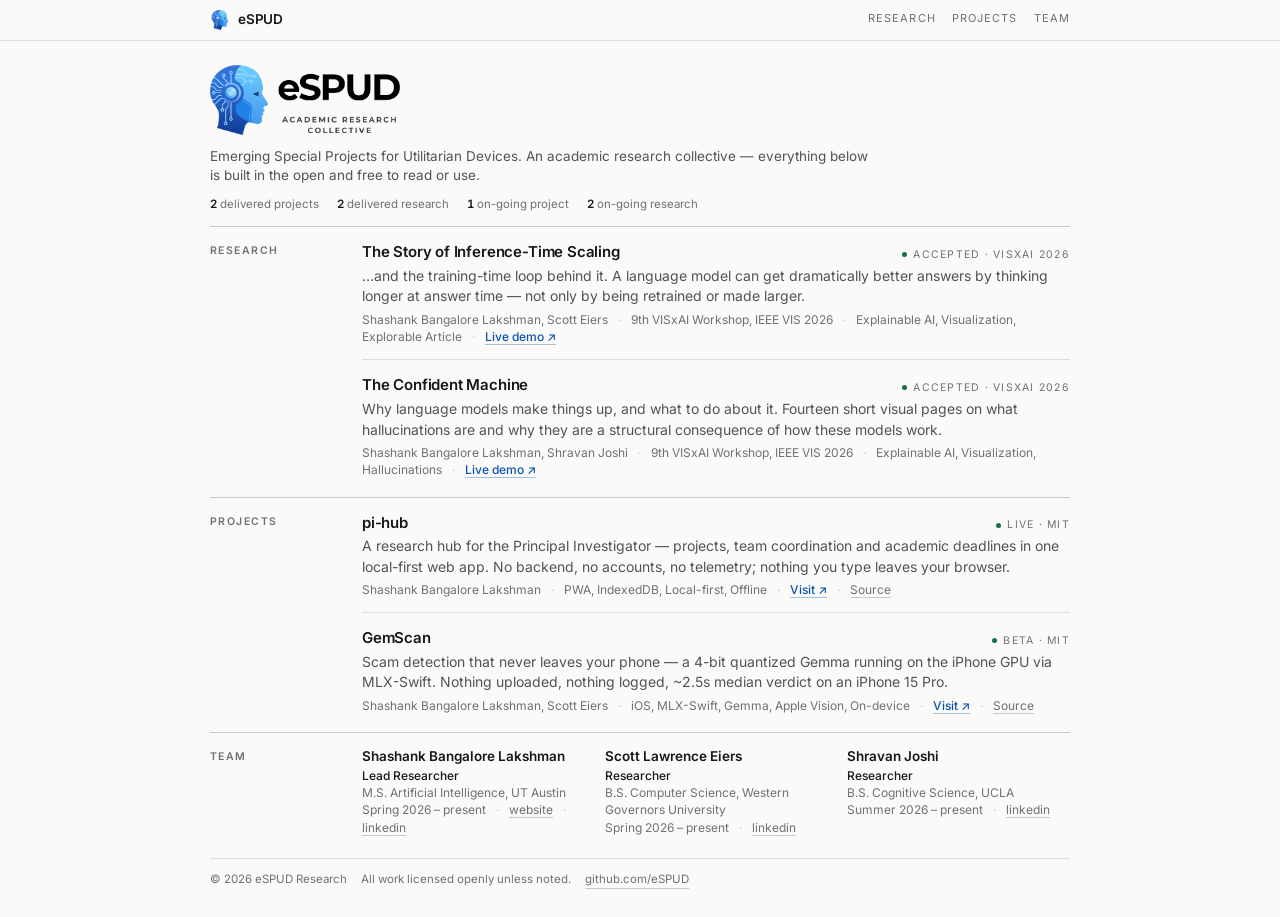
==== commit ba8b37ed: "Collapse the site into one dense page and adopt the new logo Structure - index.html is now the whole" ====
--- a/projects.html
+++ b/projects.html
@@ -3,336 +3,18 @@
 <head>
   <meta charset="UTF-8" />
   <meta name="viewport" content="width=device-width, initial-scale=1.0" />
-  <title>Projects — eSPUD</title>
-  <meta name="description" content="Open-source projects from eSPUD — private, on-device AI for everyday utilitarian devices." />
-
-  <link rel="icon" type="image/png" href="assets/logo.png" />
-  <link rel="preconnect" href="https://fonts.googleapis.com" />
-  <link rel="preconnect" href="https://fonts.gstatic.com" crossorigin />
-  <link href="https://fonts.googleapis.com/css2?family=Inter:wght@300;400;500;600;700;800&family=JetBrains+Mono:wght@400;500;600&family=Source+Serif+4:opsz,wght@8..60,400;8..60,600&display=swap" rel="stylesheet" />
-  <link rel="stylesheet" href="css/style.css" />
-
-  <style>
-    .projects-hero {
-      padding: 150px 0 24px;
-      background: var(--bg);
-    }
-    .projects-hero .crumbs {
-      font-family: var(--font-mono);
-      font-size: 12px;
-      letter-spacing: 0.12em;
-      text-transform: uppercase;
-      color: var(--text-mute);
-      margin-bottom: 12px;
-    }
-    .projects-hero .crumbs a { color: var(--accent); }
-    .projects-hero h1 {
-      font-family: var(--font-serif);
-      font-weight: 600;
-      font-size: clamp(34px, 4.4vw, 50px);
-      margin: 0 0 14px;
-      letter-spacing: -0.02em;
-    }
-    .projects-hero .lede {
-      color: var(--text-dim);
-      max-width: 700px;
-      font-size: 18px;
-    }
-    .projects-page { padding: 20px 0 100px; background: var(--bg); }
-    /* Offset deep-link jumps so the card clears the fixed nav */
-    .featured-card { scroll-margin-top: 96px; }
-    .featured-card:target { border-top-color: var(--accent); }
-    .back-link {
-      display: inline-flex;
-      align-items: center;
-      gap: 6px;
-      font-size: 14px;
-      color: var(--text-dim);
-      margin-top: 56px;
-    }
-    .back-link:hover { color: var(--accent); }
-  </style>
+  <title>eSPUD</title>
+  <link rel="canonical" href="https://espud.org/#projects" />
+  <meta name="robots" content="noindex" />
+  <!-- The site is a single page now; this stub keeps the old URL working. -->
+  <meta http-equiv="refresh" content="0; url=/#projects" />
+  <script>
+    // Forward per-item deep links (e.g. /research.html#confident-machine)
+    // to the matching row, falling back to the section.
+    location.replace('/' + (location.hash || '#projects'));
+  </script>
 </head>
 <body>
-
-  <header class="nav is-scrolled" id="nav">
-    <div class="nav-inner">
-      <a class="nav-brand" href="https://espud.org">
-        <img src="assets/logo.png" alt="eSPUD" class="nav-logo" />
-        <span class="nav-wordmark">eSPUD</span>
-      </a>
-      <nav class="nav-links" id="navLinks">
-        <a href="https://espud.org#about">About</a>
-        <a href="research.html">Research</a>
-        <a href="projects.html" aria-current="page">Projects</a>
-        <a href="team.html">Team</a>
-      </nav>
-
-      <button class="nav-toggle" id="navToggle" aria-label="Open menu" aria-expanded="false">
-        <span></span><span></span><span></span>
-      </button>
-    </div>
-  </header>
-
-  <section class="projects-hero">
-    <div class="container">
-      <div class="crumbs"><a href="https://espud.org">eSPUD</a> / Projects</div>
-      <h1>Projects.</h1>
-      <p class="lede">Built in the open and free to use.</p>
-    </div>
-  </section>
-
-  <section class="projects-page">
-    <div class="container">
-      <article class="featured-card" id="pi-hub">
-        <div class="featured-main">
-          <div class="featured-head">
-            <div class="featured-status">
-              <span class="status-dot"></span> Live · MIT
-            </div>
-            <h3 class="featured-name">pi-hub</h3>
-            <p class="featured-tagline">A research hub for the Principal Investigator.</p>
-            <p class="featured-by">
-              Developed by
-              <span class="dev">Shashank Bangalore Lakshman
-                <span class="icon-links">
-                  <a class="icon-link" href="https://shashankbl.github.io" target="_blank" rel="noopener" aria-label="Shashank's website" title="Website">
-                    <svg width="13" height="13" viewBox="0 0 24 24" fill="none" stroke="currentColor" stroke-width="1.8" stroke-linecap="round" stroke-linejoin="round"><circle cx="12" cy="12" r="9"/><path d="M3 12h18"/><path d="M12 3c2.5 2.7 2.5 15.3 0 18"/><path d="M12 3c-2.5 2.7-2.5 15.3 0 18"/></svg>
-                  </a>
-                  <a class="icon-link" href="https://www.linkedin.com/in/shashankbl/" target="_blank" rel="noopener" aria-label="Shashank on LinkedIn" title="LinkedIn">
-                    <svg width="13" height="13" viewBox="0 0 24 24" fill="currentColor" aria-hidden="true"><path d="M20.45 20.45h-3.56v-5.57c0-1.33-.03-3.04-1.85-3.04-1.85 0-2.14 1.45-2.14 2.94v5.67H9.35V9h3.41v1.56h.05c.48-.9 1.64-1.85 3.37-1.85 3.6 0 4.27 2.37 4.27 5.45v6.29zM5.34 7.43a2.07 2.07 0 1 1 0-4.14 2.07 2.07 0 0 1 0 4.14zM7.12 20.45H3.56V9h3.56v11.45zM22.22 0H1.77C.8 0 0 .78 0 1.74v20.52C0 23.22.8 24 1.77 24h20.45c.98 0 1.78-.78 1.78-1.74V1.74C24 .78 23.2 0 22.22 0z"/></svg>
-                  </a>
-                </span>
-              </span>
-            </p>
-          </div>
-
-          <p class="featured-desc">
-            pi-hub is a local-first, installable web app that consolidates projects,
-            team coordination, and academic deadlines into a single interface — built
-            on the principle that <strong>nothing you type leaves your browser</strong>.
-            No backend, no accounts, no telemetry. Just a fast, private notebook for
-            running a research group.
-          </p>
-
-          <ul class="featured-features">
-            <li>
-              <span class="feat-icon">
-                <svg viewBox="0 0 24 24" fill="none" stroke="currentColor" stroke-width="1.6" stroke-linecap="round" stroke-linejoin="round"><path d="M3 7h18M3 12h18M3 17h18"/></svg>
-              </span>
-              <div>
-                <strong>Project lifecycle</strong>
-                <span>Exploration → planning → active → paused → archived, with logs and artifacts.</span>
-              </div>
-            </li>
-            <li>
-              <span class="feat-icon">
-                <svg viewBox="0 0 24 24" fill="none" stroke="currentColor" stroke-width="1.6" stroke-linecap="round" stroke-linejoin="round"><circle cx="9" cy="8" r="3.2"/><path d="M3 20c0-3.3 2.7-6 6-6s6 2.7 6 6"/><circle cx="17" cy="9" r="2.4"/><path d="M21 20c0-2.6-1.8-4.7-4-5"/></svg>
-              </span>
-              <div>
-                <strong>Team roster</strong>
-                <span>Members, roles, affiliations, expertise tags, and bidirectional project assignment.</span>
-              </div>
-            </li>
-            <li>
-              <span class="feat-icon">
-                <svg viewBox="0 0 24 24" fill="none" stroke="currentColor" stroke-width="1.6" stroke-linecap="round" stroke-linejoin="round"><circle cx="12" cy="12" r="9"/><path d="M12 7v5l3 2"/></svg>
-              </span>
-              <div>
-                <strong>Deadline countdowns</strong>
-                <span>Conferences with abstract, submission, notification, and event dates — live timers on the dashboard.</span>
-              </div>
-            </li>
-            <li>
-              <span class="feat-icon">
-                <svg viewBox="0 0 24 24" fill="none" stroke="currentColor" stroke-width="1.6" stroke-linecap="round" stroke-linejoin="round"><path d="M4 5h16v14H4z"/><path d="M4 9h16"/><path d="M9 5v14"/></svg>
-              </span>
-              <div>
-                <strong>One-click PDF reports</strong>
-                <span>Browser-rendered reports for projects and contributors — no server round-trip.</span>
-              </div>
-            </li>
-            <li>
-              <span class="feat-icon">
-                <svg viewBox="0 0 24 24" fill="none" stroke="currentColor" stroke-width="1.6" stroke-linecap="round" stroke-linejoin="round"><path d="M12 3v12"/><path d="M7 10l5 5 5-5"/><path d="M5 21h14"/></svg>
-              </span>
-              <div>
-                <strong>JSON / ZIP backup</strong>
-                <span>Move data across devices manually — your only copy is the one you have, like a notebook.</span>
-              </div>
-            </li>
-            <li>
-              <span class="feat-icon">
-                <svg viewBox="0 0 24 24" fill="none" stroke="currentColor" stroke-width="1.6" stroke-linecap="round" stroke-linejoin="round"><path d="M5 12h14"/><path d="M12 5l7 7-7 7"/></svg>
-              </span>
-              <div>
-                <strong>Installable PWA</strong>
-                <span>Works fully offline after first load. Chrome, Edge, Safari (macOS + iOS), Firefox.</span>
-              </div>
-            </li>
-          </ul>
-
-          <div class="featured-stack">
-            <span>PWA</span>
-            <span>IndexedDB</span>
-            <span>Local-first</span>
-            <span>Offline</span>
-            <span>MIT</span>
-          </div>
-
-          <div class="featured-cta">
-            <a class="btn btn-primary" href="https://pi-hub-eight.vercel.app/" target="_blank" rel="noopener">
-              Visit pi-hub
-              <svg viewBox="0 0 24 24" fill="none" stroke="currentColor" stroke-width="2" stroke-linecap="round" stroke-linejoin="round" width="16" height="16"><path d="M7 17L17 7"/><path d="M8 7h9v9"/></svg>
-            </a>
-            <a class="btn btn-ghost" href="https://github.com/eSPUD/PI-hub" target="_blank" rel="noopener">
-              <svg viewBox="0 0 24 24" fill="currentColor" width="16" height="16"><path d="M12 .5a12 12 0 0 0-3.79 23.4c.6.11.82-.26.82-.58v-2.02c-3.34.73-4.04-1.61-4.04-1.61-.55-1.4-1.34-1.77-1.34-1.77-1.1-.75.08-.73.08-.73 1.21.09 1.85 1.25 1.85 1.25 1.08 1.84 2.83 1.31 3.52 1 .11-.78.42-1.31.77-1.61-2.67-.31-5.47-1.34-5.47-5.94 0-1.31.47-2.38 1.24-3.22-.13-.31-.54-1.54.11-3.21 0 0 1.01-.32 3.3 1.23a11.5 11.5 0 0 1 6 0c2.29-1.55 3.3-1.23 3.3-1.23.66 1.67.25 2.9.12 3.21.77.84 1.24 1.91 1.24 3.22 0 4.61-2.8 5.62-5.48 5.93.43.37.81 1.1.81 2.22v3.29c0 .32.22.7.83.58A12 12 0 0 0 12 .5z"/></svg>
-              View on GitHub
-            </a>
-          </div>
-        </div>
-
-      </article>
-
-      <article class="featured-card" id="gemscan">
-        <div class="featured-main">
-          <div class="featured-head">
-            <div class="featured-status">
-              <span class="status-dot"></span> Beta · MIT
-            </div>
-            <h3 class="featured-name">GemScan</h3>
-            <p class="featured-tagline">Scam detection that never leaves your phone.</p>
-            <p class="featured-by">
-              Developed by
-              <span class="dev">Shashank Bangalore Lakshman
-                <span class="icon-links">
-                  <a class="icon-link" href="https://shashankbl.github.io" target="_blank" rel="noopener" aria-label="Shashank's website" title="Website">
-                    <svg width="13" height="13" viewBox="0 0 24 24" fill="none" stroke="currentColor" stroke-width="1.8" stroke-linecap="round" stroke-linejoin="round"><circle cx="12" cy="12" r="9"/><path d="M3 12h18"/><path d="M12 3c2.5 2.7 2.5 15.3 0 18"/><path d="M12 3c-2.5 2.7-2.5 15.3 0 18"/></svg>
-                  </a>
-                  <a class="icon-link" href="https://www.linkedin.com/in/shashankbl/" target="_blank" rel="noopener" aria-label="Shashank on LinkedIn" title="LinkedIn">
-                    <svg width="13" height="13" viewBox="0 0 24 24" fill="currentColor" aria-hidden="true"><path d="M20.45 20.45h-3.56v-5.57c0-1.33-.03-3.04-1.85-3.04-1.85 0-2.14 1.45-2.14 2.94v5.67H9.35V9h3.41v1.56h.05c.48-.9 1.64-1.85 3.37-1.85 3.6 0 4.27 2.37 4.27 5.45v6.29zM5.34 7.43a2.07 2.07 0 1 1 0-4.14 2.07 2.07 0 0 1 0 4.14zM7.12 20.45H3.56V9h3.56v11.45zM22.22 0H1.77C.8 0 0 .78 0 1.74v20.52C0 23.22.8 24 1.77 24h20.45c.98 0 1.78-.78 1.78-1.74V1.74C24 .78 23.2 0 22.22 0z"/></svg>
-                  </a>
-                </span>
-              </span>
-              and
-              <span class="dev">Scott Eiers
-                <span class="icon-links">
-                  <a class="icon-link" href="https://www.linkedin.com/in/scott-eiers-a3403a244/" target="_blank" rel="noopener" aria-label="Scott on LinkedIn" title="LinkedIn">
-                    <svg width="13" height="13" viewBox="0 0 24 24" fill="currentColor" aria-hidden="true"><path d="M20.45 20.45h-3.56v-5.57c0-1.33-.03-3.04-1.85-3.04-1.85 0-2.14 1.45-2.14 2.94v5.67H9.35V9h3.41v1.56h.05c.48-.9 1.64-1.85 3.37-1.85 3.6 0 4.27 2.37 4.27 5.45v6.29zM5.34 7.43a2.07 2.07 0 1 1 0-4.14 2.07 2.07 0 0 1 0 4.14zM7.12 20.45H3.56V9h3.56v11.45zM22.22 0H1.77C.8 0 0 .78 0 1.74v20.52C0 23.22.8 24 1.77 24h20.45c.98 0 1.78-.78 1.78-1.74V1.74C24 .78 23.2 0 22.22 0z"/></svg>
-                  </a>
-                </span>
-              </span>
-            </p>
-          </div>
-
-          <p class="featured-desc">
-            GemScan is a fully private, on-device iOS app that screens suspicious
-            messages, links, and screenshots for fraud — running a 4-bit quantized
-            <strong>Gemma</strong> model entirely on the iPhone's Apple Silicon GPU via
-            MLX-Swift. <strong>Nothing is uploaded, nothing is logged</strong>, and there
-            are zero network calls during analysis. Median verdict: ~2.5s on an iPhone 15 Pro.
-          </p>
-
-          <ul class="featured-features">
-            <li>
-              <span class="feat-icon">
-                <svg viewBox="0 0 24 24" fill="none" stroke="currentColor" stroke-width="1.6" stroke-linecap="round" stroke-linejoin="round"><path d="M21 15a2 2 0 0 1-2 2H7l-4 4V5a2 2 0 0 1 2-2h14a2 2 0 0 1 2 2z"/></svg>
-              </span>
-              <div>
-                <strong>Text &amp; link analysis</strong>
-                <span>Paste a message or URL and get a verdict with a confidence score and reasoning.</span>
-              </div>
-            </li>
-            <li>
-              <span class="feat-icon">
-                <svg viewBox="0 0 24 24" fill="none" stroke="currentColor" stroke-width="1.6" stroke-linecap="round" stroke-linejoin="round"><rect x="3" y="4" width="18" height="16" rx="2"/><circle cx="9" cy="10" r="2"/><path d="M3 18l5-5 4 4 3-3 6 6"/></svg>
-              </span>
-              <div>
-                <strong>Screenshot detection</strong>
-                <span>Apple Vision OCR pulls text from images, then the classifier evaluates it.</span>
-              </div>
-            </li>
-            <li>
-              <span class="feat-icon">
-                <svg viewBox="0 0 24 24" fill="none" stroke="currentColor" stroke-width="1.6" stroke-linecap="round" stroke-linejoin="round"><path d="M4 12v8a2 2 0 0 0 2 2h12a2 2 0 0 0 2-2v-8"/><path d="M12 3v13"/><path d="M7 8l5-5 5 5"/></svg>
-              </span>
-              <div>
-                <strong>Share extension</strong>
-                <span>Analyze straight from Messages, Mail, and Safari — no copy-paste needed.</span>
-              </div>
-            </li>
-            <li>
-              <span class="feat-icon">
-                <svg viewBox="0 0 24 24" fill="none" stroke="currentColor" stroke-width="1.6" stroke-linecap="round" stroke-linejoin="round"><path d="M3 3v18h18"/><rect x="7" y="11" width="3" height="7"/><rect x="13" y="7" width="3" height="11"/></svg>
-              </span>
-              <div>
-                <strong>Local history &amp; stats</strong>
-                <span>Every check stored on-device, with monthly and yearly summaries.</span>
-              </div>
-            </li>
-            <li>
-              <span class="feat-icon">
-                <svg viewBox="0 0 24 24" fill="none" stroke="currentColor" stroke-width="1.6" stroke-linecap="round" stroke-linejoin="round"><path d="M4 19.5A2.5 2.5 0 0 1 6.5 17H20"/><path d="M6.5 2H20v20H6.5A2.5 2.5 0 0 1 4 19.5v-15A2.5 2.5 0 0 1 6.5 2z"/></svg>
-              </span>
-              <div>
-                <strong>Scam education</strong>
-                <span>A browsable guide to eight common patterns — phishing, romance, investment, and more.</span>
-              </div>
-            </li>
-            <li>
-              <span class="feat-icon">
-                <svg viewBox="0 0 24 24" fill="none" stroke="currentColor" stroke-width="1.6" stroke-linecap="round" stroke-linejoin="round"><path d="M12 22s8-4 8-10V5l-8-3-8 3v7c0 6 8 10 8 10z"/><path d="M9 12l2 2 4-4"/></svg>
-              </span>
-              <div>
-                <strong>Truly private</strong>
-                <span>Model downloads once, then runs offline — no analytics, no logs, no trackers.</span>
-              </div>
-            </li>
-          </ul>
-
-          <div class="featured-stack">
-            <span>iOS</span>
-            <span>MLX-Swift</span>
-            <span>Gemma</span>
-            <span>Apple Vision</span>
-            <span>On-device</span>
-            <span>MIT</span>
-          </div>
-
-          <div class="featured-cta">
-            <a class="btn btn-primary" href="https://gemscan.github.io/GemScan/" target="_blank" rel="noopener">
-              Visit GemScan
-              <svg viewBox="0 0 24 24" fill="none" stroke="currentColor" stroke-width="2" stroke-linecap="round" stroke-linejoin="round" width="16" height="16"><path d="M7 17L17 7"/><path d="M8 7h9v9"/></svg>
-            </a>
-            <a class="btn btn-ghost" href="https://github.com/GemScan/GemScan" target="_blank" rel="noopener">
-              <svg viewBox="0 0 24 24" fill="currentColor" width="16" height="16"><path d="M12 .5a12 12 0 0 0-3.79 23.4c.6.11.82-.26.82-.58v-2.02c-3.34.73-4.04-1.61-4.04-1.61-.55-1.4-1.34-1.77-1.34-1.77-1.1-.75.08-.73.08-.73 1.21.09 1.85 1.25 1.85 1.25 1.08 1.84 2.83 1.31 3.52 1 .11-.78.42-1.31.77-1.61-2.67-.31-5.47-1.34-5.47-5.94 0-1.31.47-2.38 1.24-3.22-.13-.31-.54-1.54.11-3.21 0 0 1.01-.32 3.3 1.23a11.5 11.5 0 0 1 6 0c2.29-1.55 3.3-1.23 3.3-1.23.66 1.67.25 2.9.12 3.21.77.84 1.24 1.91 1.24 3.22 0 4.61-2.8 5.62-5.48 5.93.43.37.81 1.1.81 2.22v3.29c0 .32.22.7.83.58A12 12 0 0 0 12 .5z"/></svg>
-              View on GitHub
-            </a>
-          </div>
-        </div>
-
-      </article>
-
-      <a class="back-link" href="https://espud.org">← Back to eSPUD</a>
-    </div>
-  </section>
-
-  <footer class="footer">
-    <div class="container footer-inner">
-      <a class="footer-brand" href="https://espud.org">
-        <img src="assets/logo.png" alt="" class="footer-logo" />
-        <div>
-          <div class="footer-name">eSPUD</div>
-          <div class="footer-sub">Emerging Special Projects for Utilitarian Devices</div>
-        </div>
-      </a>
-      <div class="footer-copy">© <span id="year"></span> eSPUD Research · All work licensed openly unless noted.</div>
-    </div>
-  </footer>
-
-  <script>
-    document.getElementById('year').textContent = new Date().getFullYear();
-  </script>
-  <script src="js/keyboard.js"></script>
+  <p>Moved to <a href="/#projects">espud.org/#projects</a>.</p>
 </body>
 </html>
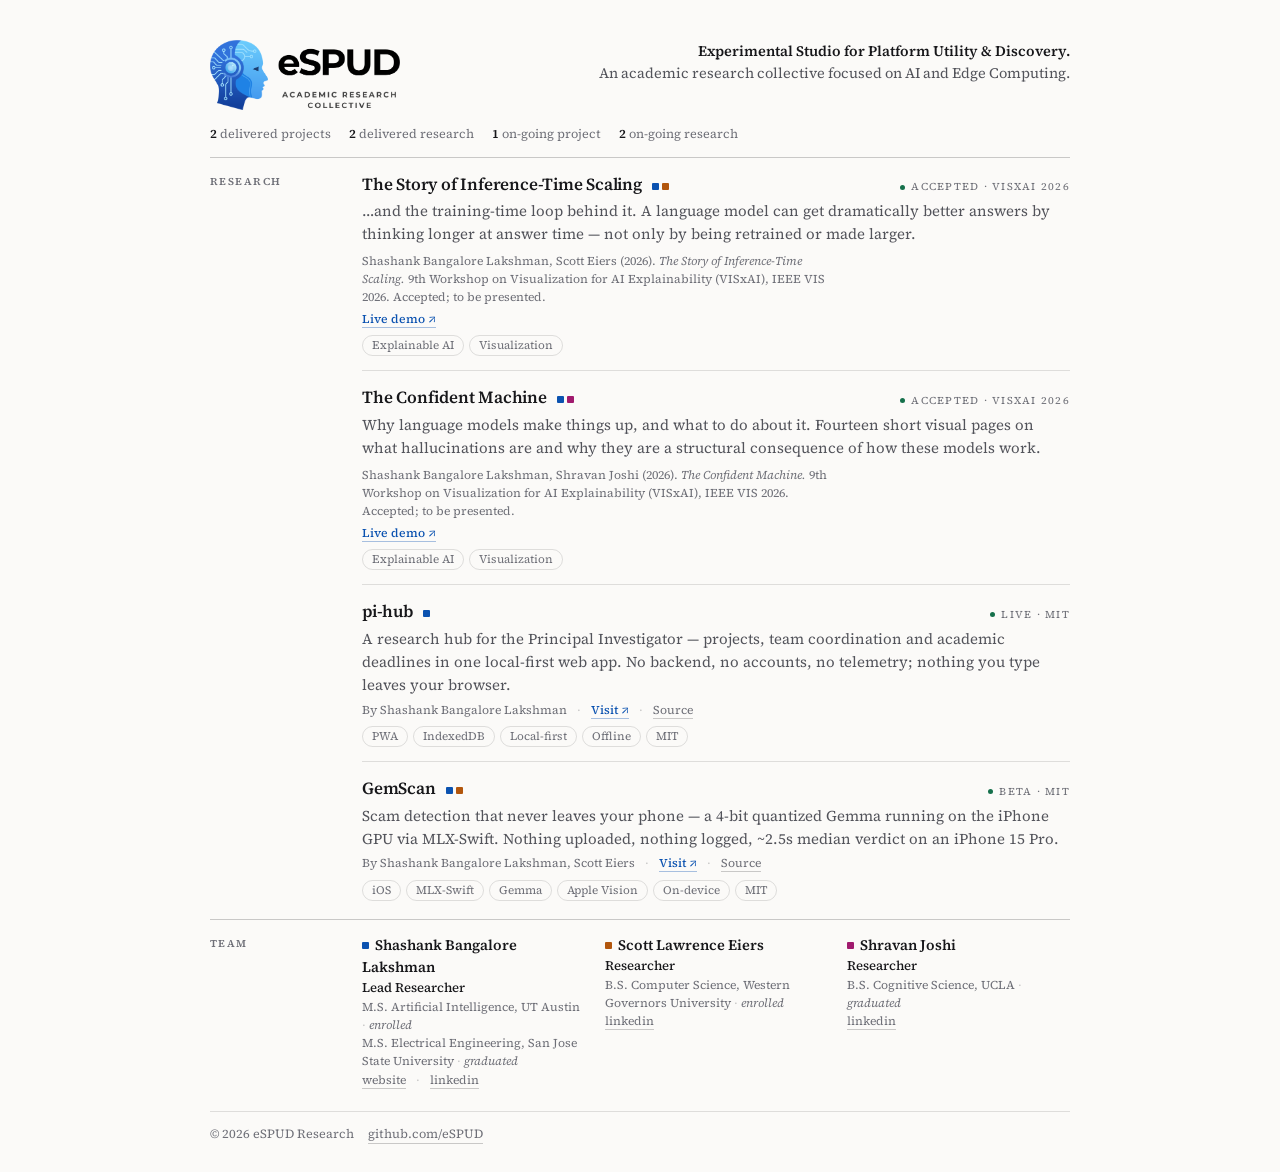
==== commit 98d43864: "Merge Projects into Research, add contributor colour markers - One "Research" section now carries al" ====
--- a/projects.html
+++ b/projects.html
@@ -4,17 +4,17 @@
   <meta charset="UTF-8" />
   <meta name="viewport" content="width=device-width, initial-scale=1.0" />
   <title>eSPUD</title>
-  <link rel="canonical" href="https://espud.org/#projects" />
+  <link rel="canonical" href="https://espud.org/#research" />
   <meta name="robots" content="noindex" />
   <!-- The site is a single page now; this stub keeps the old URL working. -->
-  <meta http-equiv="refresh" content="0; url=/#projects" />
+  <meta http-equiv="refresh" content="0; url=/#research" />
   <script>
     // Forward per-item deep links (e.g. /research.html#confident-machine)
     // to the matching row, falling back to the section.
-    location.replace('/' + (location.hash || '#projects'));
+    location.replace('/' + (location.hash || '#research'));
   </script>
 </head>
 <body>
-  <p>Moved to <a href="/#projects">espud.org/#projects</a>.</p>
+  <p>Moved to <a href="/#research">espud.org/#research</a>.</p>
 </body>
 </html>
